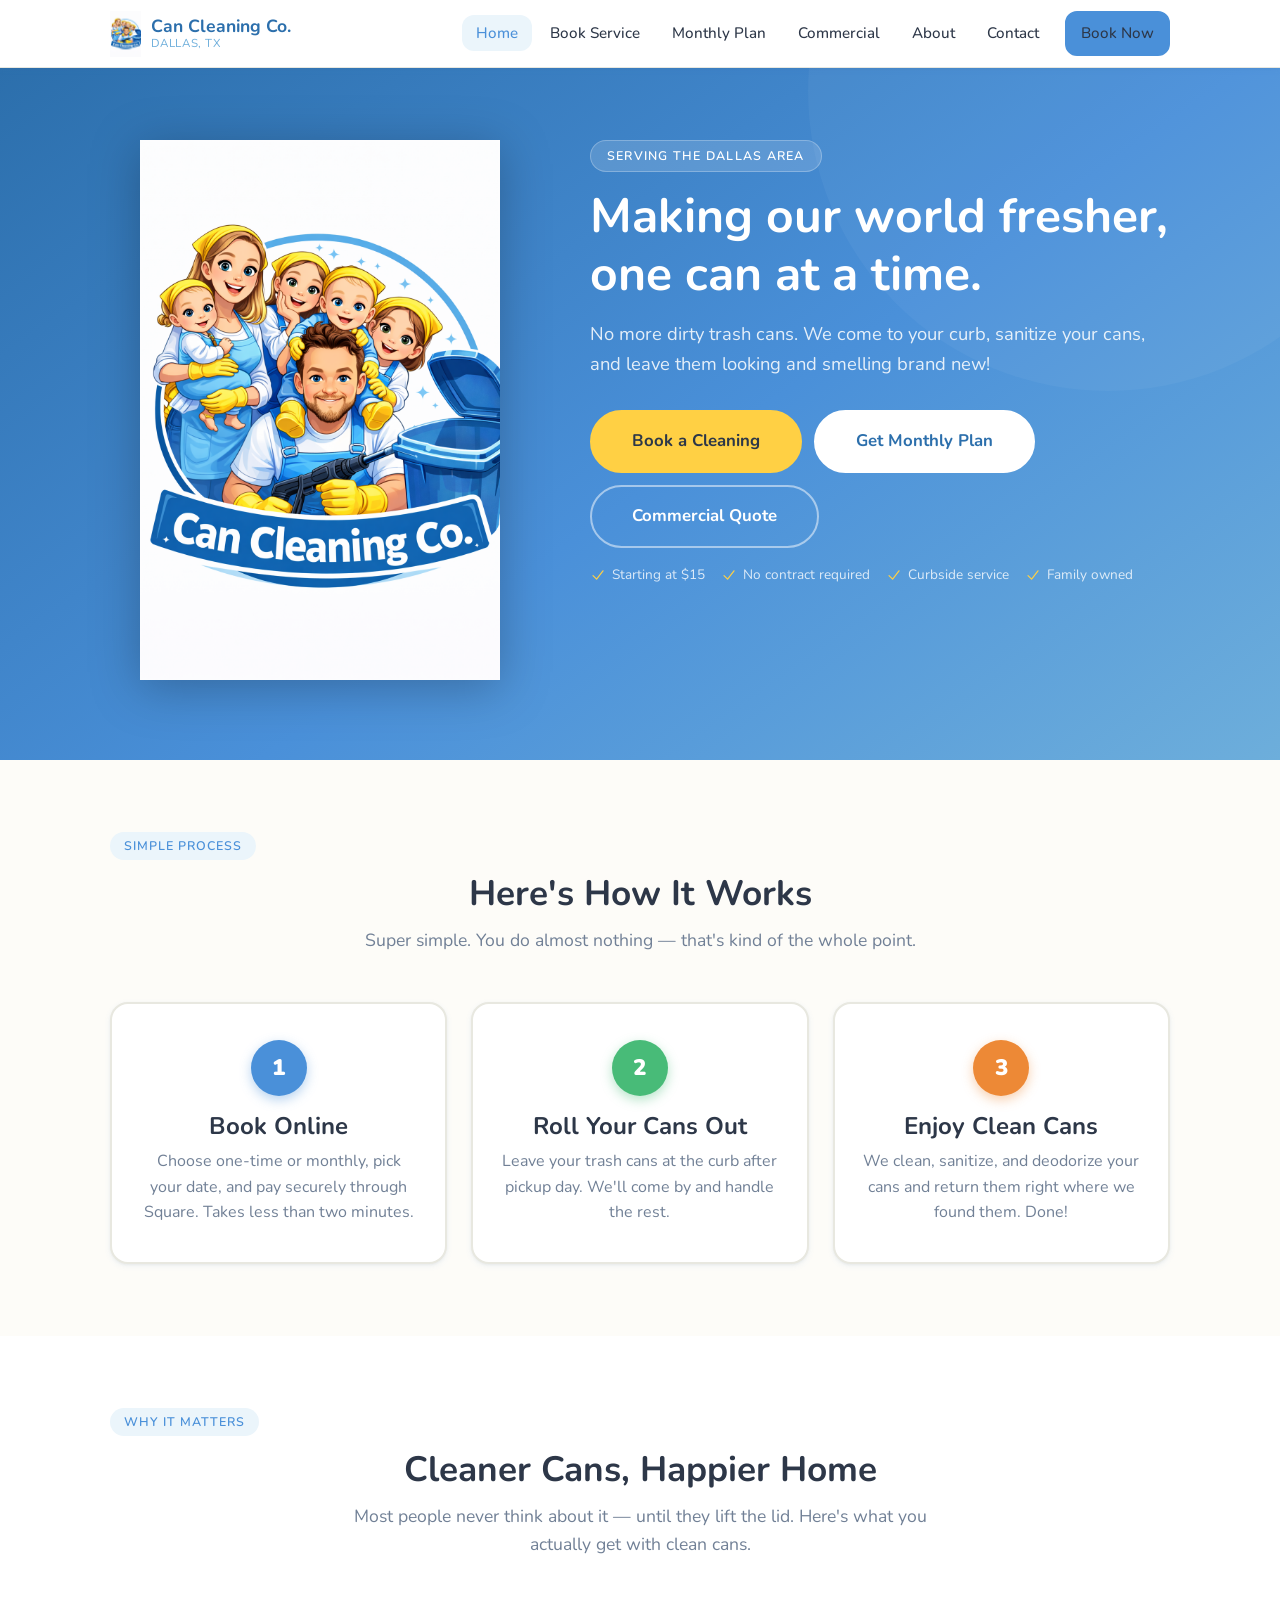
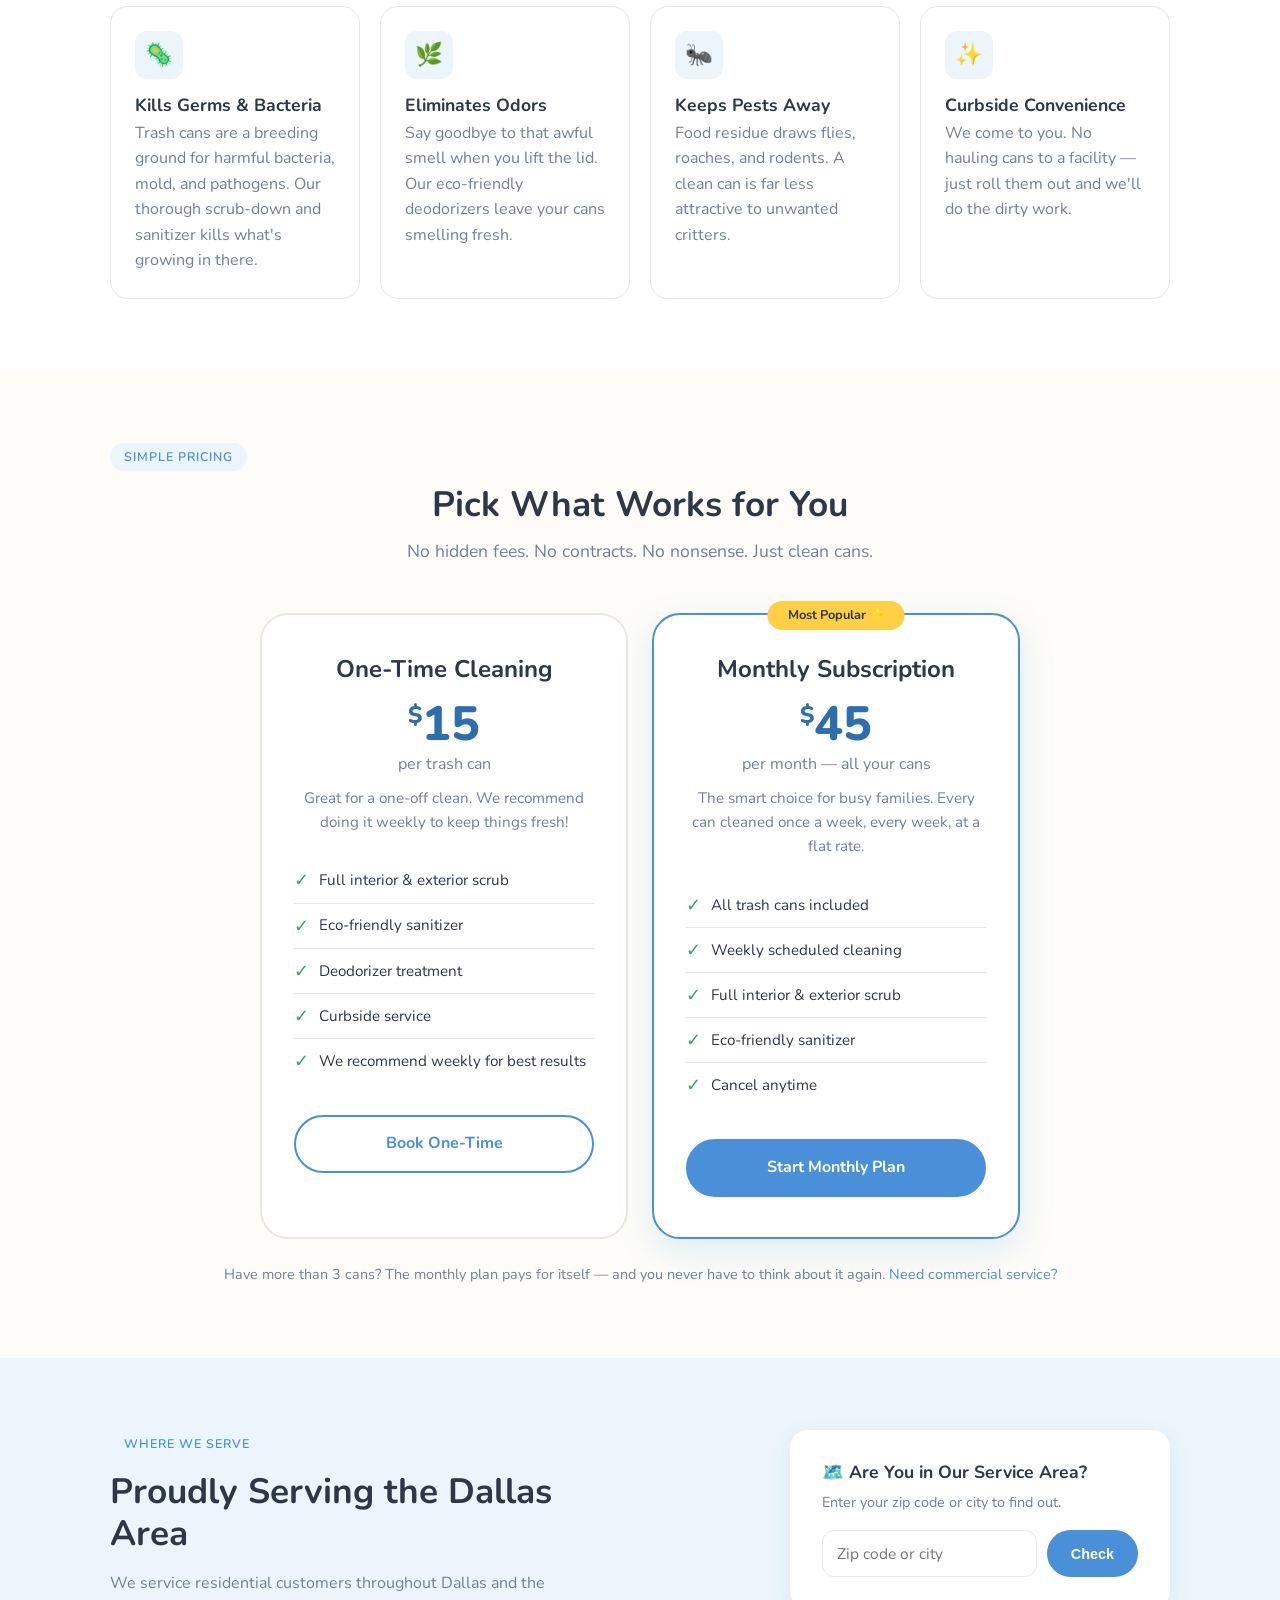
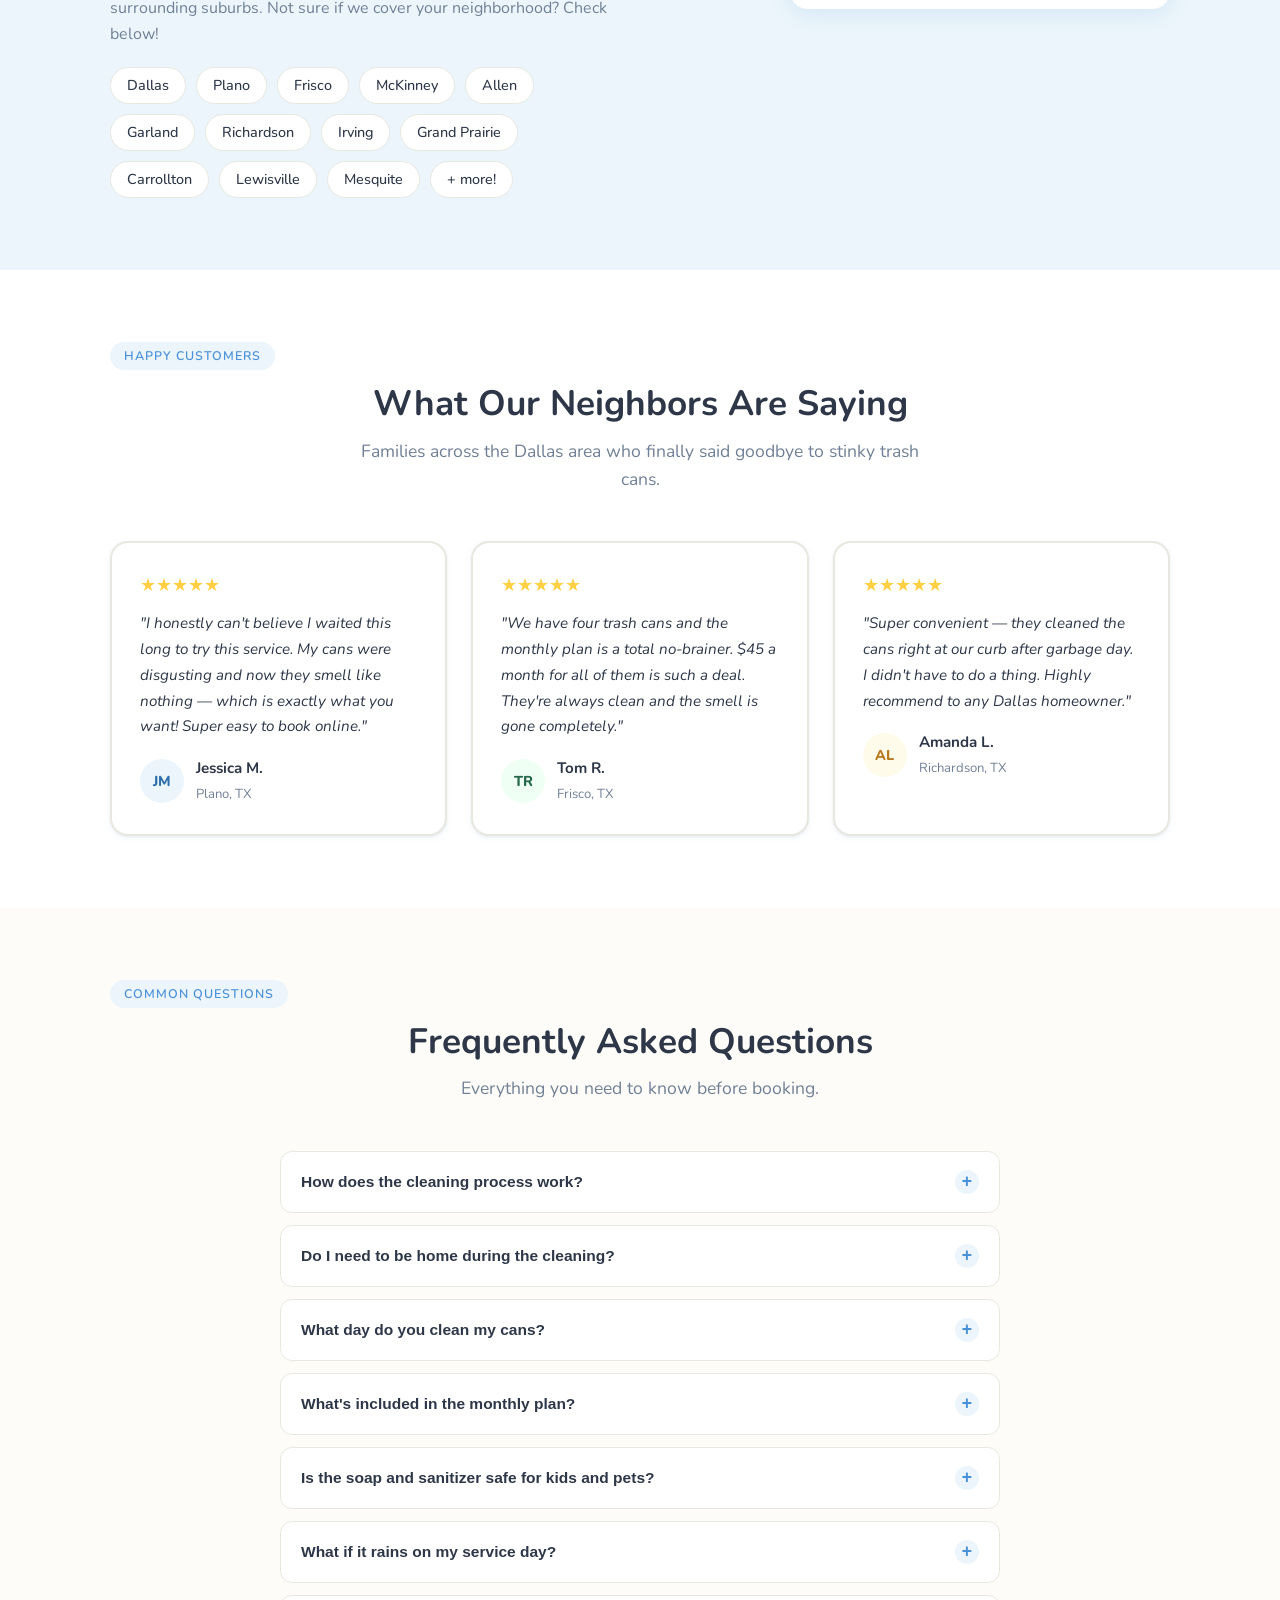
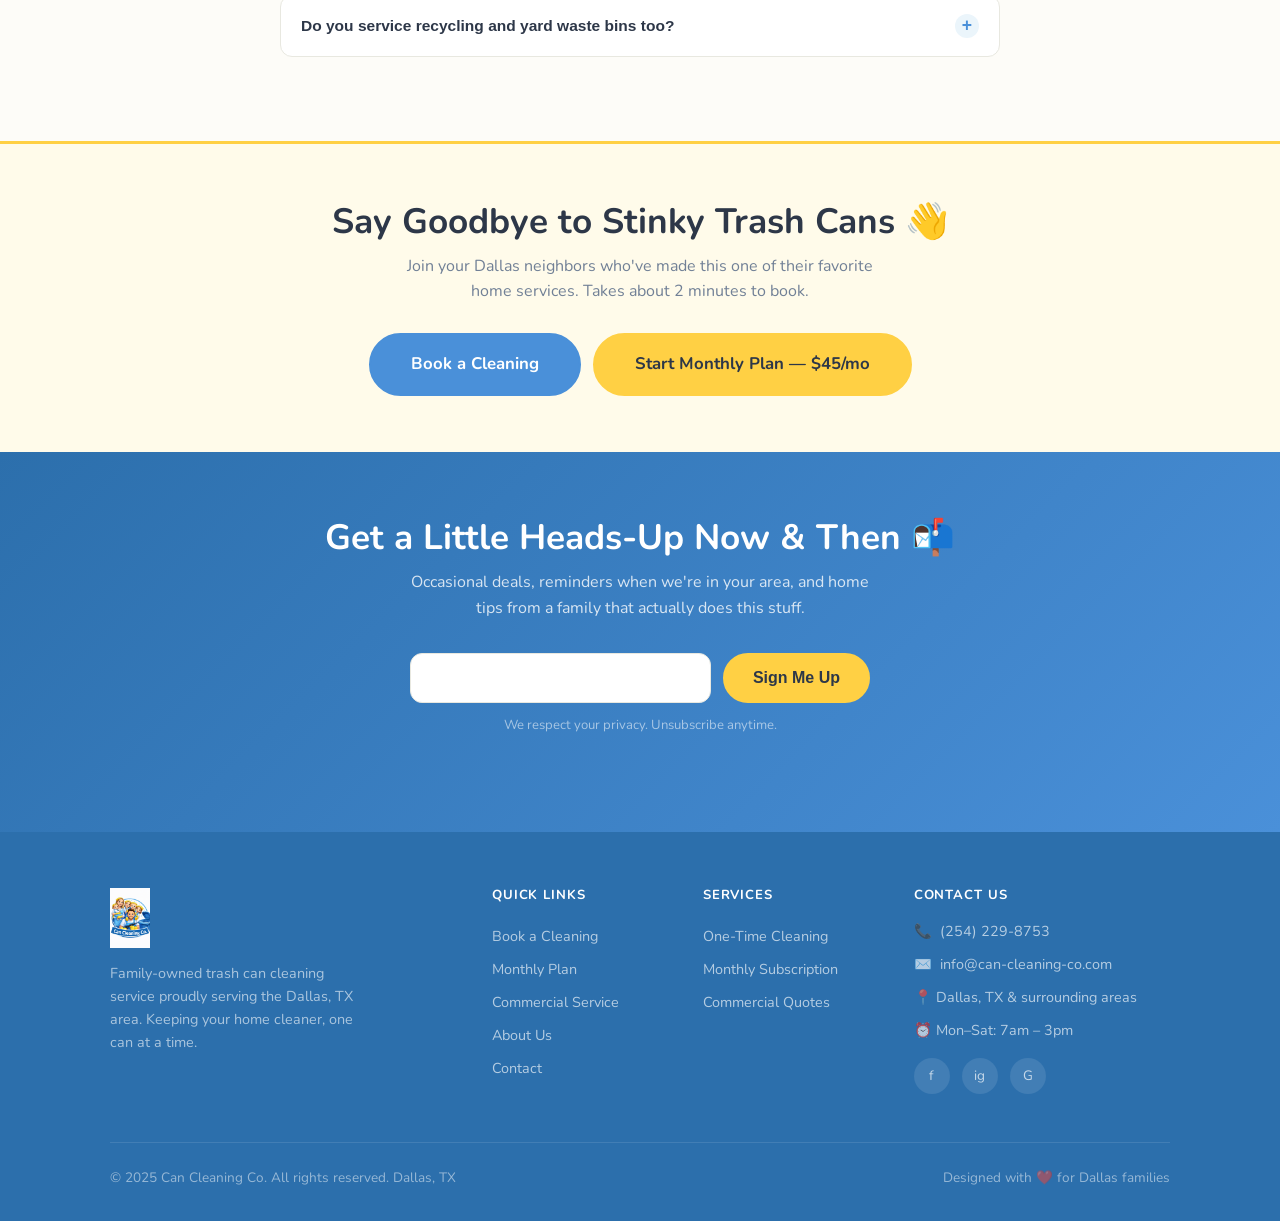
==== index.html @ 41572920 "Initial commit — Can Cleaning Co. website Co-Authored-By: Claude Sonnet 4.6 <noreply@anthropic.com>" ====
<!DOCTYPE html>
<html lang="en">
<head>
  <meta charset="UTF-8" />
  <meta name="viewport" content="width=device-width, initial-scale=1.0" />
  <title>Can Cleaning Co. | Trash Can Cleaning in Dallas, TX</title>
  <meta name="description" content="Professional trash can cleaning in the Dallas area. One-time cleanings starting at $15 per can, or $45/month for unlimited cans. Book online today." />
  <link rel="stylesheet" href="css/styles.css" />
  <!-- TODO: Add your favicon -->
  <!-- <link rel="icon" href="images/favicon.ico" /> -->
</head>
<body>

<!-- ─── Navigation ─────────────────────────── -->
<nav class="nav">
  <div class="container">
    <div class="nav-inner">
      <a href="index.html" class="nav-logo">
        <img src="images/logo.png" alt="Can Cleaning Co." />
        <span class="nav-logo-text">Can Cleaning Co.<span>Dallas, TX</span></span>
      </a>
      <ul class="nav-links">
        <li><a href="index.html" class="active">Home</a></li>
        <li><a href="book.html">Book Service</a></li>
        <li><a href="monthly-plan.html">Monthly Plan</a></li>
        <li><a href="commercial.html">Commercial</a></li>
        <li><a href="about.html">About</a></li>
        <li><a href="contact.html">Contact</a></li>
        <li><a href="book.html" class="btn btn-primary btn-sm nav-cta">Book Now</a></li>
      </ul>
      <button class="nav-hamburger" id="hamburger" aria-label="Open menu" aria-expanded="false">
        <span></span><span></span><span></span>
      </button>
    </div>
  </div>
</nav>
<div class="nav-mobile" id="mobile-nav">
  <a href="index.html">Home</a>
  <a href="book.html">Book Service</a>
  <a href="monthly-plan.html">Monthly Plan</a>
  <a href="commercial.html">Commercial</a>
  <a href="about.html">About</a>
  <a href="contact.html">Contact</a>
  <a href="book.html" class="btn btn-primary">Book Now</a>
</div>

<!-- ─── Hero ───────────────────────────────── -->
<section class="hero">
  <div class="container">
    <div class="hero-inner">
      <img src="images/logo.png" alt="Can Cleaning Co. Family" class="hero-logo" />
      <div class="hero-content">
        <span class="hero-tag">Serving the Dallas Area</span>
        <h1>Making our world fresher, one can at a time.</h1>
        <p>No more dirty trash cans. We come to your curb, sanitize your cans, and leave them looking and smelling brand new!</p>
        <div class="hero-buttons">
          <a href="book.html" class="btn btn-yellow btn-lg">Book a Cleaning</a>
          <a href="monthly-plan.html" class="btn btn-white btn-lg">Get Monthly Plan</a>
          <a href="commercial.html" class="btn btn-secondary btn-lg" style="background:transparent;color:#fff;border-color:rgba(255,255,255,0.5)">Commercial Quote</a>
        </div>
        <div class="hero-badges">
          <span class="hero-badge">
            <svg viewBox="0 0 20 20" xmlns="http://www.w3.org/2000/svg"><path d="M16.704 4.153a.75.75 0 01.143 1.052l-8 10.5a.75.75 0 01-1.127.075l-4.5-4.5a.75.75 0 011.06-1.06l3.894 3.893 7.48-9.817a.75.75 0 011.05-.143z"/></svg>
            Starting at $15
          </span>
          <span class="hero-badge">
            <svg viewBox="0 0 20 20" xmlns="http://www.w3.org/2000/svg"><path d="M16.704 4.153a.75.75 0 01.143 1.052l-8 10.5a.75.75 0 01-1.127.075l-4.5-4.5a.75.75 0 011.06-1.06l3.894 3.893 7.48-9.817a.75.75 0 011.05-.143z"/></svg>
            No contract required
          </span>
          <span class="hero-badge">
            <svg viewBox="0 0 20 20" xmlns="http://www.w3.org/2000/svg"><path d="M16.704 4.153a.75.75 0 01.143 1.052l-8 10.5a.75.75 0 01-1.127.075l-4.5-4.5a.75.75 0 011.06-1.06l3.894 3.893 7.48-9.817a.75.75 0 011.05-.143z"/></svg>
            Curbside service
          </span>
          <span class="hero-badge">
            <svg viewBox="0 0 20 20" xmlns="http://www.w3.org/2000/svg"><path d="M16.704 4.153a.75.75 0 01.143 1.052l-8 10.5a.75.75 0 01-1.127.075l-4.5-4.5a.75.75 0 011.06-1.06l3.894 3.893 7.48-9.817a.75.75 0 011.05-.143z"/></svg>
            Family owned
          </span>
        </div>
      </div>
    </div>
  </div>
</section>

<!-- ─── How It Works ───────────────────────── -->
<section class="how-it-works section">
  <div class="container">
    <span class="tag">Simple Process</span>
    <h2 class="section-title">Here's How It Works</h2>
    <p class="section-subtitle">Super simple. You do almost nothing — that's kind of the whole point.</p>
    <div class="steps-grid">
      <div class="step-card">
        <div class="step-number">1</div>
        <h3>Book Online</h3>
        <p>Choose one-time or monthly, pick your date, and pay securely through Square. Takes less than two minutes.</p>
      </div>
      <div class="step-card">
        <div class="step-number">2</div>
        <h3>Roll Your Cans Out</h3>
        <p>Leave your trash cans at the curb after pickup day. We'll come by and handle the rest.</p>
      </div>
      <div class="step-card">
        <div class="step-number">3</div>
        <h3>Enjoy Clean Cans</h3>
        <p>We clean, sanitize, and deodorize your cans and return them right where we found them. Done!</p>
      </div>
    </div>
  </div>
</section>

<!-- ─── Benefits ───────────────────────────── -->
<section class="section" style="background: var(--white);">
  <div class="container">
    <span class="tag">Why It Matters</span>
    <h2 class="section-title">Cleaner Cans, Happier Home</h2>
    <p class="section-subtitle">Most people never think about it — until they lift the lid. Here's what you actually get with clean cans.</p>
    <div class="benefits-grid">
      <div class="benefit-card">
        <div class="benefit-icon">🦠</div>
        <div>
          <h4>Kills Germs & Bacteria</h4>
          <p>Trash cans are a breeding ground for harmful bacteria, mold, and pathogens. Our thorough scrub-down and sanitizer kills what's growing in there.</p>
        </div>
      </div>
      <div class="benefit-card">
        <div class="benefit-icon">🌿</div>
        <div>
          <h4>Eliminates Odors</h4>
          <p>Say goodbye to that awful smell when you lift the lid. Our eco-friendly deodorizers leave your cans smelling fresh.</p>
        </div>
      </div>
      <div class="benefit-card">
        <div class="benefit-icon">🐜</div>
        <div>
          <h4>Keeps Pests Away</h4>
          <p>Food residue draws flies, roaches, and rodents. A clean can is far less attractive to unwanted critters.</p>
        </div>
      </div>
      <div class="benefit-card">
        <div class="benefit-icon">✨</div>
        <div>
          <h4>Curbside Convenience</h4>
          <p>We come to you. No hauling cans to a facility — just roll them out and we'll do the dirty work.</p>
        </div>
      </div>
    </div>
  </div>
</section>

<!-- ─── Pricing ─────────────────────────────── -->
<section class="pricing section" id="pricing">
  <div class="container">
    <span class="tag">Simple Pricing</span>
    <h2 class="section-title">Pick What Works for You</h2>
    <p class="section-subtitle">No hidden fees. No contracts. No nonsense. Just clean cans.</p>
    <div class="pricing-grid">
      <!-- One-Time -->
      <div class="price-card">
        <h3>One-Time Cleaning</h3>
        <div class="price-amount"><sup>$</sup>15</div>
        <div class="price-period">per trash can</div>
        <p class="price-desc">Great for a one-off clean. We recommend doing it weekly to keep things fresh!</p>
        <ul class="price-features">
          <li><span class="check">✓</span> Full interior & exterior scrub</li>
          <li><span class="check">✓</span> Eco-friendly sanitizer</li>
          <li><span class="check">✓</span> Deodorizer treatment</li>
          <li><span class="check">✓</span> Curbside service</li>
          <li><span class="check">✓</span> We recommend weekly for best results</li>
        </ul>
        <!-- TODO: Update pricing if changed -->
        <a href="book.html?type=one-time" class="btn btn-secondary btn-full">Book One-Time</a>
      </div>
      <!-- Monthly Plan -->
      <div class="price-card featured">
        <div class="price-badge">Most Popular ⭐</div>
        <h3>Monthly Subscription</h3>
        <div class="price-amount"><sup>$</sup>45</div>
        <div class="price-period">per month — all your cans</div>
        <p class="price-desc">The smart choice for busy families. Every can cleaned once a week, every week, at a flat rate.</p>
        <ul class="price-features">
          <li><span class="check">✓</span> All trash cans included</li>
          <li><span class="check">✓</span> Weekly scheduled cleaning</li>
          <li><span class="check">✓</span> Full interior & exterior scrub</li>
          <li><span class="check">✓</span> Eco-friendly sanitizer</li>
          <li><span class="check">✓</span> Cancel anytime</li>
        </ul>
        <!-- TODO: Update pricing if changed -->
        <a href="monthly-plan.html" class="btn btn-primary btn-full">Start Monthly Plan</a>
      </div>
    </div>
    <p class="text-center mt-6" style="font-size:0.9rem; color: var(--text-light);">
      Have more than 3 cans? The monthly plan pays for itself — and you never have to think about it again.
      <a href="commercial.html">Need commercial service?</a>
    </p>
  </div>
</section>

<!-- ─── Service Area ────────────────────────── -->
<section class="service-area section" id="service-area">
  <div class="container">
    <div class="area-content">
      <div class="area-text">
        <span class="tag">Where We Serve</span>
        <h2>Proudly Serving the Dallas Area</h2>
        <p>We service residential customers throughout Dallas and the surrounding suburbs. Not sure if we cover your neighborhood? Check below!</p>
        <div class="area-list">
          <!-- TODO: Update this list to match your actual service area -->
          <span class="area-chip">Dallas</span>
          <span class="area-chip">Plano</span>
          <span class="area-chip">Frisco</span>
          <span class="area-chip">McKinney</span>
          <span class="area-chip">Allen</span>
          <span class="area-chip">Garland</span>
          <span class="area-chip">Richardson</span>
          <span class="area-chip">Irving</span>
          <span class="area-chip">Grand Prairie</span>
          <span class="area-chip">Carrollton</span>
          <span class="area-chip">Lewisville</span>
          <span class="area-chip">Mesquite</span>
          <span class="area-chip">+ more!</span>
        </div>
      </div>
      <div class="area-check">
        <h4>🗺️ Are You in Our Service Area?</h4>
        <p>Enter your zip code or city to find out.</p>
        <form id="area-check-form">
          <div class="area-input-row">
            <input type="text" id="area-input" placeholder="Zip code or city" maxlength="20" />
            <button type="submit" class="btn btn-primary btn-sm">Check</button>
          </div>
        </form>
        <div id="area-result"></div>
      </div>
    </div>
  </div>
</section>

<!-- ─── Testimonials ────────────────────────── -->
<section class="testimonials section">
  <div class="container">
    <span class="tag">Happy Customers</span>
    <h2 class="section-title">What Our Neighbors Are Saying</h2>
    <p class="section-subtitle">Families across the Dallas area who finally said goodbye to stinky trash cans.</p>
    <!-- TODO: Replace with real customer testimonials -->
    <div class="testimonial-grid">
      <div class="testimonial-card">
        <div class="stars">★★★★★</div>
        <blockquote>"I honestly can't believe I waited this long to try this service. My cans were disgusting and now they smell like nothing — which is exactly what you want! Super easy to book online."</blockquote>
        <div class="testimonial-author">
          <div class="testimonial-avatar">JM</div>
          <div>
            <strong>Jessica M.</strong>
            <span>Plano, TX</span>
          </div>
        </div>
      </div>
      <div class="testimonial-card">
        <div class="stars">★★★★★</div>
        <blockquote>"We have four trash cans and the monthly plan is a total no-brainer. $45 a month for all of them is such a deal. They're always clean and the smell is gone completely."</blockquote>
        <div class="testimonial-author">
          <div class="testimonial-avatar">TR</div>
          <div>
            <strong>Tom R.</strong>
            <span>Frisco, TX</span>
          </div>
        </div>
      </div>
      <div class="testimonial-card">
        <div class="stars">★★★★★</div>
        <blockquote>"Super convenient — they cleaned the cans right at our curb after garbage day. I didn't have to do a thing. Highly recommend to any Dallas homeowner."</blockquote>
        <div class="testimonial-author">
          <div class="testimonial-avatar">AL</div>
          <div>
            <strong>Amanda L.</strong>
            <span>Richardson, TX</span>
          </div>
        </div>
      </div>
    </div>
  </div>
</section>

<!-- ─── FAQ ─────────────────────────────────── -->
<section class="faq section">
  <div class="container">
    <span class="tag">Common Questions</span>
    <h2 class="section-title">Frequently Asked Questions</h2>
    <p class="section-subtitle">Everything you need to know before booking.</p>
    <div class="faq-list">
      <div class="faq-item">
        <button class="faq-question">How does the cleaning process work? <span class="faq-icon">+</span></button>
        <div class="faq-answer">We scrub the inside and outside of your trash cans to remove grime and residue, then apply an eco-friendly sanitizer and deodorizer. We leave them clean and fresh right at your curb.</div>
      </div>
      <div class="faq-item">
        <button class="faq-question">Do I need to be home during the cleaning? <span class="faq-icon">+</span></button>
        <div class="faq-answer">Nope! Just roll your cans to the curb after your regular garbage pickup and we'll take care of the rest. No need to be home.</div>
      </div>
      <div class="faq-item">
        <button class="faq-question">What day do you clean my cans? <span class="faq-icon">+</span></button>
        <div class="faq-answer">You pick your preferred service date when you book. We recommend scheduling for the same day as your garbage pickup or the day after, so the cans are empty when we arrive.</div>
      </div>
      <div class="faq-item">
        <button class="faq-question">What's included in the monthly plan? <span class="faq-icon">+</span></button>
        <div class="faq-answer">The monthly plan covers all of your trash cans at a flat rate of $45/month — whether you have 1 or 10 cans. We come out once a week, every week. Cancel anytime with no fees.</div>
      </div>
      <div class="faq-item">
        <button class="faq-question">Is the soap and sanitizer safe for kids and pets? <span class="faq-icon">+</span></button>
        <div class="faq-answer">Yes! We use biodegradable, eco-friendly cleaning products that are safe for families, pets, and the environment.</div>
      </div>
      <div class="faq-item">
        <button class="faq-question">What if it rains on my service day? <span class="faq-icon">+</span></button>
        <div class="faq-answer">We'll reach out to reschedule or clean as normal — a little rain doesn't stop us. Severe weather may require rescheduling, and we'll always contact you in advance if that happens.</div>
      </div>
      <div class="faq-item">
        <button class="faq-question">Do you service recycling and yard waste bins too? <span class="faq-icon">+</span></button>
        <div class="faq-answer">Yes! We clean all curbside bins — trash, recycling, yard waste, whatever you've got. Each bin counts as one "can" for one-time pricing.</div>
      </div>
    </div>
  </div>
</section>

<!-- ─── CTA Banner ──────────────────────────── -->
<section class="cta-banner">
  <div class="container">
    <h2>Say Goodbye to Stinky Trash Cans 👋</h2>
    <p>Join your Dallas neighbors who've made this one of their favorite home services. Takes about 2 minutes to book.</p>
    <div class="cta-buttons">
      <a href="book.html" class="btn btn-primary btn-lg">Book a Cleaning</a>
      <a href="monthly-plan.html" class="btn btn-yellow btn-lg">Start Monthly Plan — $45/mo</a>
    </div>
  </div>
</section>

<!-- ─── Email Signup ────────────────────────── -->
<section class="email-signup">
  <div class="container">
    <h2>Get a Little Heads-Up Now & Then 📬</h2>
    <p>Occasional deals, reminders when we're in your area, and home tips from a family that actually does this stuff.</p>
    <form class="signup-form" id="footer-signup">
      <input type="email" placeholder="Your email address" required />
      <button type="submit" class="btn btn-yellow">Sign Me Up</button>
    </form>
    <p id="signup-success"></p>
    <p style="margin-top:12px; font-size:0.82rem; color:rgba(255,255,255,0.55);">We respect your privacy. Unsubscribe anytime.</p>
  </div>
</section>

<!-- ─── Footer ──────────────────────────────── -->
<footer class="footer">
  <div class="container">
    <div class="footer-grid">
      <div class="footer-brand">
        <img src="images/logo.png" alt="Can Cleaning Co." />
        <p>Family-owned trash can cleaning service proudly serving the Dallas, TX area. Keeping your home cleaner, one can at a time.</p>
      </div>
      <div>
        <h5>Quick Links</h5>
        <ul class="footer-links">
          <li><a href="book.html">Book a Cleaning</a></li>
          <li><a href="monthly-plan.html">Monthly Plan</a></li>
          <li><a href="commercial.html">Commercial Service</a></li>
          <li><a href="about.html">About Us</a></li>
          <li><a href="contact.html">Contact</a></li>
        </ul>
      </div>
      <div>
        <h5>Services</h5>
        <ul class="footer-links">
          <li><a href="book.html">One-Time Cleaning</a></li>
          <li><a href="monthly-plan.html">Monthly Subscription</a></li>
          <li><a href="commercial.html">Commercial Quotes</a></li>
        </ul>
      </div>
      <div class="footer-contact">
        <h5>Contact Us</h5>
        <!-- TODO: Update with your real contact information -->
        <p>📞 <a href="tel:+12542298753" style="color:rgba(255,255,255,0.65)">(254) 229-8753</a></p>
        <p>✉️ <a href="mailto:info@can-cleaning-co.com" style="color:rgba(255,255,255,0.65)">info@can-cleaning-co.com</a></p>
        <p>📍 Dallas, TX & surrounding areas</p>
        <p>⏰ Mon–Sat: 7am – 3pm</p>
        <div class="social-links" style="margin-top:16px;">
          <!-- TODO: Add your real social media links -->
          <a href="#" class="social-link" aria-label="Facebook">f</a>
          <a href="#" class="social-link" aria-label="Instagram">ig</a>
          <a href="#" class="social-link" aria-label="Google">G</a>
        </div>
      </div>
    </div>
    <div class="footer-bottom">
      <p>© 2025 Can Cleaning Co. All rights reserved. Dallas, TX</p>
      <p>Designed with ❤️ for Dallas families</p>
    </div>
  </div>
</footer>

<!-- ─── Sticky Mobile CTA ───────────────────── -->
<div class="sticky-mobile-cta">
  <a href="book.html" class="btn btn-yellow">Book Now — $15/can</a>
  <a href="monthly-plan.html" class="btn btn-white">$45/mo Plan</a>
</div>

<script src="js/main.js"></script>
</body>
</html>
---- css/styles.css ----
/* ============================================
   Can Cleaning Co. — Main Stylesheet
   Brand Colors: Blue #1565C0, Yellow #FFC107, White
   Mobile-first responsive design
   ============================================ */

@import url('https://fonts.googleapis.com/css2?family=Nunito:wght@400;500;600;700;800;900&display=swap');

/* ─── CSS Variables ─────────────────────────── */
:root {
  --blue:        #4A90D9;
  --blue-dark:   #2C6FAC;
  --blue-light:  #6DAEDB;
  --blue-pale:   #EBF5FB;
  --blue-mid:    #C5E3F7;
  --yellow:      #FFD044;
  --yellow-dark: #F5B700;
  --yellow-pale: #FFFBEA;
  --text:        #2D3748;
  --text-light:  #718096;
  --text-xlight: #A0AEC0;
  --bg:          #FDFCF8;
  --white:       #FFFFFF;
  --border:      #E8E8E0;
  --success:     #38A169;
  --success-bg:  #F0FFF4;
  --error:       #E53E3E;
  --error-bg:    #FFF5F5;
  --shadow-sm:   0 2px 6px rgba(74,144,217,0.08), 0 1px 3px rgba(0,0,0,0.05);
  --shadow:      0 6px 20px rgba(74,144,217,0.12);
  --shadow-lg:   0 12px 36px rgba(74,144,217,0.16);
  --radius:      18px;
  --radius-sm:   12px;
  --radius-lg:   28px;
  --transition:  0.2s ease;
  --nav-height:  68px;
}

/* ─── Reset & Base ──────────────────────────── */
*, *::before, *::after { box-sizing: border-box; margin: 0; padding: 0; }

html { scroll-behavior: smooth; font-size: 16px; }

body {
  font-family: 'Nunito', -apple-system, BlinkMacSystemFont, 'Segoe UI', sans-serif;
  color: var(--text);
  background: var(--white);
  line-height: 1.6;
  overflow-x: hidden;
}

img { max-width: 100%; display: block; }
a { color: var(--blue); text-decoration: none; }
a:hover { color: var(--blue-dark); }
ul { list-style: none; }

/* ─── Typography ────────────────────────────── */
h1, h2, h3, h4, h5 {
  line-height: 1.2;
  font-weight: 700;
  color: var(--text);
}
h1 { font-size: clamp(2rem, 5vw, 3rem); }
h2 { font-size: clamp(1.6rem, 4vw, 2.2rem); }
h3 { font-size: clamp(1.2rem, 3vw, 1.5rem); }
h4 { font-size: 1.1rem; }
p { color: var(--text-light); }

/* ─── Layout Helpers ────────────────────────── */
.container {
  width: 100%;
  max-width: 1100px;
  margin: 0 auto;
  padding: 0 20px;
}
.section { padding: 72px 0; }
.section-sm { padding: 48px 0; }
.section-title {
  text-align: center;
  margin-bottom: 12px;
}
.section-subtitle {
  text-align: center;
  font-size: 1.1rem;
  color: var(--text-light);
  max-width: 600px;
  margin: 0 auto 48px;
}
.tag {
  display: inline-block;
  background: var(--blue-pale);
  color: var(--blue);
  font-size: 0.78rem;
  font-weight: 600;
  text-transform: uppercase;
  letter-spacing: 0.08em;
  padding: 4px 14px;
  border-radius: 50px;
  margin-bottom: 12px;
}

/* ─── Buttons ───────────────────────────────── */
.btn {
  display: inline-flex;
  align-items: center;
  justify-content: center;
  gap: 8px;
  padding: 14px 28px;
  border-radius: 50px;
  font-size: 1rem;
  font-weight: 700;
  cursor: pointer;
  border: 2px solid transparent;
  transition: all var(--transition);
  text-decoration: none;
  white-space: nowrap;
}
.btn-primary {
  background: var(--blue);
  color: var(--white);
  border-color: var(--blue);
}
.btn-primary:hover {
  background: var(--blue-dark);
  border-color: var(--blue-dark);
  color: var(--white);
  transform: translateY(-1px);
  box-shadow: var(--shadow);
}
.btn-secondary {
  background: var(--white);
  color: var(--blue);
  border-color: var(--blue);
}
.btn-secondary:hover {
  background: var(--blue-pale);
  color: var(--blue-dark);
}
.btn-yellow {
  background: var(--yellow);
  color: var(--text);
  border-color: var(--yellow);
}
.btn-yellow:hover {
  background: var(--yellow-dark);
  border-color: var(--yellow-dark);
  color: var(--text);
  transform: translateY(-1px);
  box-shadow: var(--shadow);
}
.btn-white {
  background: var(--white);
  color: var(--blue-dark);
  border-color: var(--white);
}
.btn-white:hover {
  background: var(--blue-pale);
  color: var(--blue-dark);
}
.btn-lg { padding: 16px 40px; font-size: 1.05rem; }
.btn-sm { padding: 10px 22px; font-size: 0.9rem; }
.btn-full { width: 100%; }
.btn:disabled { opacity: 0.55; cursor: not-allowed; transform: none !important; }

/* ─── Navigation ────────────────────────────── */
.nav {
  position: sticky;
  top: 0;
  z-index: 1000;
  background: var(--white);
  border-bottom: 1px solid var(--border);
  height: var(--nav-height);
  display: flex;
  align-items: center;
  box-shadow: var(--shadow-sm);
}
.nav-inner {
  display: flex;
  align-items: center;
  justify-content: space-between;
  width: 100%;
}
.nav-logo {
  display: flex;
  align-items: center;
  gap: 10px;
  text-decoration: none;
}
.nav-logo img {
  height: 46px;
  width: auto;
}
.nav-logo-text {
  font-size: 1.1rem;
  font-weight: 700;
  color: var(--blue-dark);
  line-height: 1.2;
}
.nav-logo-text span { color: var(--blue-light); font-weight: 400; display: block; font-size: 0.72rem; text-transform: uppercase; letter-spacing: 0.05em; }
.nav-links {
  display: none;
  align-items: center;
  gap: 4px;
}
.nav-links a {
  padding: 8px 14px;
  border-radius: var(--radius-sm);
  font-size: 0.95rem;
  font-weight: 500;
  color: var(--text);
  transition: all var(--transition);
}
.nav-links a:hover, .nav-links a.active {
  background: var(--blue-pale);
  color: var(--blue);
}
.nav-cta { margin-left: 8px; }
.nav-hamburger {
  display: flex;
  flex-direction: column;
  gap: 5px;
  cursor: pointer;
  padding: 8px;
  border: none;
  background: none;
}
.nav-hamburger span {
  display: block;
  width: 24px;
  height: 2px;
  background: var(--text);
  border-radius: 2px;
  transition: all var(--transition);
}
.nav-hamburger.open span:nth-child(1) { transform: rotate(45deg) translate(5px, 5px); }
.nav-hamburger.open span:nth-child(2) { opacity: 0; }
.nav-hamburger.open span:nth-child(3) { transform: rotate(-45deg) translate(5px, -5px); }

/* Mobile nav drawer */
.nav-mobile {
  display: none;
  position: fixed;
  top: var(--nav-height);
  left: 0; right: 0;
  background: var(--white);
  border-bottom: 1px solid var(--border);
  padding: 16px 20px 24px;
  z-index: 999;
  box-shadow: var(--shadow);
}
.nav-mobile.open { display: block; }
.nav-mobile a {
  display: block;
  padding: 12px 16px;
  border-radius: var(--radius-sm);
  font-size: 1rem;
  font-weight: 500;
  color: var(--text);
  transition: background var(--transition);
}
.nav-mobile a:hover { background: var(--blue-pale); color: var(--blue); }
.nav-mobile .btn { display: block; text-align: center; margin-top: 12px; }

@media (min-width: 768px) {
  .nav-links { display: flex; }
  .nav-hamburger { display: none; }
}

/* ─── Hero ──────────────────────────────────── */
.hero {
  background: linear-gradient(145deg, #2C6FAC 0%, #4A90D9 55%, #6DAEDB 100%);
  color: var(--white);
  padding: 72px 0 80px;
  position: relative;
  overflow: hidden;
}
.hero::before {
  content: '';
  position: absolute;
  top: -40%; right: -10%;
  width: 600px; height: 600px;
  background: rgba(255,255,255,0.04);
  border-radius: 50%;
}
.hero-inner {
  display: flex;
  flex-direction: column;
  align-items: center;
  text-align: center;
  gap: 32px;
}
.hero-logo {
  width: 340px;
  height: 340px;
  object-fit: contain;
  filter: drop-shadow(0 8px 24px rgba(0,0,0,0.25));
}
.hero-content { max-width: 680px; }
.hero-tag {
  display: inline-block;
  background: rgba(255,255,255,0.15);
  color: var(--white);
  font-size: 0.78rem;
  font-weight: 600;
  text-transform: uppercase;
  letter-spacing: 0.1em;
  padding: 5px 16px;
  border-radius: 50px;
  margin-bottom: 16px;
  border: 1px solid rgba(255,255,255,0.25);
}
.hero h1 { color: var(--white); margin-bottom: 16px; }
.hero p { color: rgba(255,255,255,0.85); font-size: 1.15rem; margin-bottom: 32px; }
.hero-buttons {
  display: flex;
  flex-wrap: wrap;
  gap: 12px;
  justify-content: center;
}
.hero-badges {
  display: flex;
  flex-wrap: wrap;
  gap: 16px;
  justify-content: center;
  margin-top: 16px;
}
.hero-badge {
  display: flex;
  align-items: center;
  gap: 6px;
  font-size: 0.85rem;
  color: rgba(255,255,255,0.8);
}
.hero-badge svg { width: 16px; height: 16px; color: var(--yellow); fill: var(--yellow); }

@media (min-width: 900px) {
  .hero-inner {
    flex-direction: row;
    text-align: left;
    justify-content: center;
    align-items: stretch;
    gap: 60px;
  }
  .hero-buttons { justify-content: flex-start; }
  .hero-badges { justify-content: flex-start; }
  .hero-logo { flex: 0 0 420px; width: 420px; height: auto; max-height: 540px; object-fit: contain; align-self: center; }
  .hero-content { flex: 1; min-width: 0; }
}

/* ─── How It Works ──────────────────────────── */
.how-it-works { background: var(--bg); }
.steps-grid {
  display: grid;
  grid-template-columns: 1fr;
  gap: 24px;
}
.step-card {
  background: var(--white);
  border-radius: var(--radius);
  padding: 36px 28px;
  text-align: center;
  box-shadow: var(--shadow-sm);
  position: relative;
  border: 2px solid var(--border);
  transition: box-shadow var(--transition), transform var(--transition);
}
.step-card:hover {
  box-shadow: var(--shadow);
  transform: translateY(-3px);
}
.step-number {
  width: 56px; height: 56px;
  background: var(--blue);
  color: var(--white);
  border-radius: 50%;
  font-size: 1.4rem;
  font-weight: 900;
  display: flex;
  align-items: center;
  justify-content: center;
  margin: 0 auto 16px;
  box-shadow: 0 4px 12px rgba(74,144,217,0.35);
}
.step-card:nth-child(1) .step-number { background: #4A90D9; box-shadow: 0 4px 12px rgba(74,144,217,0.4); }
.step-card:nth-child(2) .step-number { background: #48BB78; box-shadow: 0 4px 12px rgba(72,187,120,0.4); }
.step-card:nth-child(3) .step-number { background: #ED8936; box-shadow: 0 4px 12px rgba(237,137,54,0.4); }
.step-card h3 { margin-bottom: 8px; }
@media (min-width: 640px) {
  .steps-grid { grid-template-columns: repeat(3, 1fr); }
}

/* ─── Benefits ──────────────────────────────── */
.benefits-grid {
  display: grid;
  grid-template-columns: 1fr;
  gap: 20px;
}
.benefit-card {
  display: flex;
  align-items: flex-start;
  gap: 16px;
  background: var(--white);
  border: 1px solid var(--border);
  border-radius: var(--radius);
  padding: 24px;
  transition: box-shadow var(--transition), transform var(--transition);
}
.benefit-card:hover {
  box-shadow: var(--shadow);
  transform: translateY(-2px);
}
.benefit-icon {
  width: 48px; height: 48px;
  background: var(--blue-pale);
  border-radius: var(--radius-sm);
  display: flex;
  align-items: center;
  justify-content: center;
  flex-shrink: 0;
  font-size: 1.4rem;
}
.benefit-card h4 { margin-bottom: 4px; }
@media (min-width: 640px) {
  .benefits-grid { grid-template-columns: repeat(2, 1fr); }
}
@media (min-width: 900px) {
  .benefits-grid { grid-template-columns: repeat(4, 1fr); }
  .benefit-card { flex-direction: column; }
}

/* ─── Pricing ───────────────────────────────── */
.pricing { background: var(--bg); }
.pricing-grid {
  display: grid;
  grid-template-columns: 1fr;
  gap: 24px;
  max-width: 760px;
  margin: 0 auto;
}
.price-card {
  background: var(--white);
  border: 2px solid var(--border);
  border-radius: var(--radius-lg);
  padding: 40px 32px;
  text-align: center;
  position: relative;
  transition: box-shadow var(--transition);
}
.price-card:hover { box-shadow: var(--shadow-lg); }
.price-card.featured {
  border-color: var(--blue);
  box-shadow: var(--shadow-lg);
}
.price-badge {
  position: absolute;
  top: -14px;
  left: 50%;
  transform: translateX(-50%);
  background: var(--yellow);
  color: var(--text);
  font-size: 0.8rem;
  font-weight: 700;
  padding: 4px 20px;
  border-radius: 50px;
  white-space: nowrap;
}
.price-amount {
  font-size: 3rem;
  font-weight: 800;
  color: var(--blue-dark);
  line-height: 1;
  margin: 16px 0 4px;
}
.price-amount sup { font-size: 1.5rem; vertical-align: super; }
.price-period { font-size: 1rem; color: var(--text-light); margin-bottom: 8px; }
.price-desc { font-size: 0.95rem; margin-bottom: 24px; }
.price-features { text-align: left; margin-bottom: 32px; }
.price-features li {
  display: flex;
  align-items: center;
  gap: 10px;
  padding: 8px 0;
  font-size: 0.95rem;
  color: var(--text);
  border-bottom: 1px solid var(--border);
}
.price-features li:last-child { border-bottom: none; }
.price-features .check { color: var(--success); font-size: 1.1rem; }
@media (min-width: 640px) {
  .pricing-grid { grid-template-columns: repeat(2, 1fr); }
}

/* ─── Service Area ──────────────────────────── */
.service-area { background: var(--blue-pale); }
.area-content {
  display: flex;
  flex-direction: column;
  align-items: center;
  gap: 48px;
}
.area-text { max-width: 500px; }
.area-text h2 { margin-bottom: 16px; }
.area-list {
  display: flex;
  flex-wrap: wrap;
  gap: 10px;
  margin-top: 20px;
}
.area-chip {
  background: var(--white);
  border: 1px solid var(--border);
  border-radius: 50px;
  padding: 6px 16px;
  font-size: 0.9rem;
  font-weight: 500;
  color: var(--text);
}
.area-check {
  background: var(--white);
  border-radius: var(--radius);
  padding: 32px;
  box-shadow: var(--shadow);
  width: 100%;
  max-width: 380px;
}
.area-check h4 { margin-bottom: 8px; }
.area-check p { font-size: 0.9rem; margin-bottom: 16px; }
.area-input-row {
  display: flex;
  gap: 10px;
}
.area-input-row input { flex: 1; }
#area-result {
  margin-top: 12px;
  font-size: 0.9rem;
  font-weight: 500;
  padding: 10px 14px;
  border-radius: var(--radius-sm);
  display: none;
}
#area-result.success { background: var(--success-bg); color: var(--success); display: block; }
#area-result.error { background: var(--error-bg); color: var(--error); display: block; }

@media (min-width: 900px) {
  .area-content { flex-direction: row; justify-content: space-between; align-items: flex-start; }
}

/* ─── Testimonials ──────────────────────────── */
.testimonials { background: var(--white); }
.testimonial-grid {
  display: grid;
  grid-template-columns: 1fr;
  gap: 24px;
}
.testimonial-card {
  background: var(--white);
  border-radius: var(--radius);
  padding: 28px;
  border: 2px solid var(--border);
  box-shadow: var(--shadow-sm);
  transition: box-shadow var(--transition), transform var(--transition);
}
.testimonial-card:hover {
  box-shadow: var(--shadow);
  transform: translateY(-2px);
}
.stars { color: var(--yellow); font-size: 1.1rem; margin-bottom: 12px; }
.testimonial-card blockquote {
  font-style: italic;
  color: var(--text);
  margin-bottom: 16px;
  font-size: 0.95rem;
  line-height: 1.7;
}
.testimonial-author {
  display: flex;
  align-items: center;
  gap: 12px;
}
.testimonial-avatar {
  width: 44px; height: 44px;
  background: var(--blue-pale);
  border-radius: 50%;
  display: flex;
  align-items: center;
  justify-content: center;
  font-weight: 800;
  color: var(--blue);
  font-size: 0.9rem;
  flex-shrink: 0;
}
.testimonial-card:nth-child(1) .testimonial-avatar { background: #EBF5FB; color: #2C6FAC; }
.testimonial-card:nth-child(2) .testimonial-avatar { background: #F0FFF4; color: #276749; }
.testimonial-card:nth-child(3) .testimonial-avatar { background: #FFFBEA; color: #B7791F; }
.testimonial-author strong { display: block; font-size: 0.95rem; }
.testimonial-author span { font-size: 0.82rem; color: var(--text-light); }
@media (min-width: 640px) {
  .testimonial-grid { grid-template-columns: repeat(2, 1fr); }
}
@media (min-width: 900px) {
  .testimonial-grid { grid-template-columns: repeat(3, 1fr); }
}

/* ─── FAQ ───────────────────────────────────── */
.faq { background: var(--bg); }
.faq-list { max-width: 720px; margin: 0 auto; }
.faq-item {
  background: var(--white);
  border: 1px solid var(--border);
  border-radius: var(--radius-sm);
  margin-bottom: 12px;
  overflow: hidden;
}
.faq-question {
  width: 100%;
  display: flex;
  justify-content: space-between;
  align-items: center;
  padding: 18px 20px;
  background: none;
  border: none;
  cursor: pointer;
  font-size: 0.97rem;
  font-weight: 600;
  color: var(--text);
  text-align: left;
  gap: 16px;
}
.faq-question:hover { background: var(--bg); }
.faq-icon {
  width: 24px; height: 24px;
  background: var(--blue-pale);
  color: var(--blue);
  border-radius: 50%;
  display: flex;
  align-items: center;
  justify-content: center;
  font-size: 1.1rem;
  font-weight: 700;
  flex-shrink: 0;
  transition: transform var(--transition);
}
.faq-item.open .faq-icon { transform: rotate(45deg); }
.faq-answer {
  display: none;
  padding: 0 20px 18px;
  font-size: 0.93rem;
  color: var(--text-light);
  line-height: 1.7;
}
.faq-item.open .faq-answer { display: block; }

/* ─── Email Signup ──────────────────────────── */
.email-signup {
  background: linear-gradient(135deg, var(--blue-dark), var(--blue));
  color: var(--white);
  text-align: center;
  padding: 64px 0;
}
.email-signup h2 { color: var(--white); margin-bottom: 12px; }
.email-signup p { color: rgba(255,255,255,0.8); max-width: 480px; margin: 0 auto 32px; }
.signup-form {
  display: flex;
  gap: 12px;
  max-width: 460px;
  margin: 0 auto;
  flex-wrap: wrap;
}
.signup-form input {
  flex: 1;
  min-width: 200px;
  background: rgba(255,255,255,0.15);
  border: 1px solid rgba(255,255,255,0.3);
  color: var(--white);
  border-radius: var(--radius-sm);
}
.signup-form input::placeholder { color: rgba(255,255,255,0.6); }
.signup-form input:focus { border-color: rgba(255,255,255,0.7); outline: none; }
#signup-success {
  margin-top: 16px;
  font-size: 0.93rem;
  color: rgba(255,255,255,0.9);
  display: none;
}

/* ─── Footer ────────────────────────────────── */
.footer {
  background: var(--blue-dark);
  color: rgba(255,255,255,0.75);
  padding: 56px 0 32px;
}
.footer-grid {
  display: grid;
  grid-template-columns: 1fr;
  gap: 40px;
  margin-bottom: 48px;
}
.footer-brand img { height: 60px; margin-bottom: 14px; }
.footer-brand p { font-size: 0.9rem; max-width: 260px; color: rgba(255,255,255,0.6); }
.footer h5 {
  color: var(--white);
  font-size: 0.95rem;
  margin-bottom: 16px;
  text-transform: uppercase;
  letter-spacing: 0.07em;
  font-size: 0.82rem;
}
.footer-links a {
  display: block;
  color: rgba(255,255,255,0.65);
  font-size: 0.9rem;
  padding: 5px 0;
  transition: color var(--transition);
}
.footer-links a:hover { color: var(--white); }
.footer-contact p {
  display: flex;
  align-items: center;
  gap: 8px;
  font-size: 0.9rem;
  color: rgba(255,255,255,0.65);
  margin-bottom: 10px;
}
.footer-bottom {
  border-top: 1px solid rgba(255,255,255,0.1);
  padding-top: 24px;
  display: flex;
  flex-direction: column;
  gap: 12px;
  align-items: center;
  text-align: center;
}
.footer-bottom p { font-size: 0.85rem; color: rgba(255,255,255,0.5); }
.social-links { display: flex; gap: 12px; }
.social-link {
  width: 36px; height: 36px;
  background: rgba(255,255,255,0.1);
  border-radius: 50%;
  display: flex;
  align-items: center;
  justify-content: center;
  color: rgba(255,255,255,0.7);
  font-size: 0.85rem;
  transition: background var(--transition);
}
.social-link:hover { background: rgba(255,255,255,0.2); color: var(--white); }
@media (min-width: 640px) {
  .footer-grid { grid-template-columns: repeat(2, 1fr); }
}
@media (min-width: 900px) {
  .footer-grid { grid-template-columns: 2fr 1fr 1fr 1.5fr; }
  .footer-bottom { flex-direction: row; justify-content: space-between; text-align: left; }
}

/* ─── Forms ─────────────────────────────────── */
.form-group { margin-bottom: 20px; }
.form-row {
  display: grid;
  grid-template-columns: 1fr;
  gap: 16px;
}
@media (min-width: 560px) {
  .form-row { grid-template-columns: 1fr 1fr; }
}
.form-row.three {
  grid-template-columns: 1fr;
}
@media (min-width: 640px) {
  .form-row.three { grid-template-columns: repeat(3, 1fr); }
}
label {
  display: block;
  font-size: 0.9rem;
  font-weight: 500;
  color: var(--text);
  margin-bottom: 6px;
}
label .req { color: var(--error); margin-left: 2px; }
input[type="text"],
input[type="email"],
input[type="tel"],
input[type="number"],
input[type="date"],
select,
textarea {
  width: 100%;
  padding: 12px 14px;
  border: 1.5px solid var(--border);
  border-radius: var(--radius-sm);
  font-size: 0.97rem;
  font-family: inherit;
  color: var(--text);
  background: var(--white);
  transition: border-color var(--transition), box-shadow var(--transition);
  appearance: none;
}
input:focus, select:focus, textarea:focus {
  outline: none;
  border-color: var(--blue);
  box-shadow: 0 0 0 3px rgba(21,101,192,0.1);
}
input.invalid, select.invalid, textarea.invalid {
  border-color: var(--error);
}
textarea { resize: vertical; min-height: 100px; }
.form-error {
  font-size: 0.82rem;
  color: var(--error);
  margin-top: 4px;
  display: none;
}
.form-error.show { display: block; }
.form-hint { font-size: 0.82rem; color: var(--text-light); margin-top: 4px; }
.checkbox-group {
  display: flex;
  align-items: flex-start;
  gap: 10px;
  padding: 4px 0;
}
.checkbox-group input[type="checkbox"] {
  width: 18px; height: 18px;
  margin-top: 2px;
  flex-shrink: 0;
  cursor: pointer;
  accent-color: var(--blue);
}
.checkbox-group label { margin-bottom: 0; cursor: pointer; font-weight: 400; }
.radio-group {
  display: flex;
  flex-direction: column;
  gap: 10px;
}
.radio-option {
  display: flex;
  align-items: center;
  gap: 10px;
  padding: 14px 16px;
  border: 2px solid var(--border);
  border-radius: var(--radius-sm);
  cursor: pointer;
  transition: all var(--transition);
}
.radio-option:hover { border-color: var(--blue-light); background: var(--blue-pale); }
.radio-option.selected { border-color: var(--blue); background: var(--blue-pale); }
.radio-option input[type="radio"] { accent-color: var(--blue); }
.radio-option label { margin: 0; cursor: pointer; font-weight: 500; }
.radio-desc { font-size: 0.82rem; color: var(--text-light); margin-left: auto; }

/* ─── Booking Page ──────────────────────────── */
.booking-layout {
  display: grid;
  grid-template-columns: 1fr;
  gap: 32px;
  align-items: start;
}
@media (min-width: 900px) {
  .booking-layout { grid-template-columns: 1fr 380px; }
}
.booking-form-card, .order-summary-card {
  background: var(--white);
  border: 1px solid var(--border);
  border-radius: var(--radius);
  padding: 32px;
  box-shadow: var(--shadow-sm);
}
.booking-step {
  display: none;
}
.booking-step.active { display: block; }
.step-indicator {
  display: flex;
  align-items: center;
  gap: 0;
  margin-bottom: 32px;
  overflow-x: auto;
}
.step-dot {
  display: flex;
  flex-direction: column;
  align-items: center;
  gap: 6px;
  flex: 1;
  position: relative;
}
.step-dot::after {
  content: '';
  position: absolute;
  top: 16px;
  left: 50%;
  width: 100%;
  height: 2px;
  background: var(--border);
  z-index: 0;
}
.step-dot:last-child::after { display: none; }
.step-circle {
  width: 32px; height: 32px;
  border-radius: 50%;
  background: var(--bg);
  border: 2px solid var(--border);
  display: flex;
  align-items: center;
  justify-content: center;
  font-size: 0.85rem;
  font-weight: 600;
  color: var(--text-light);
  position: relative;
  z-index: 1;
}
.step-dot.done .step-circle { background: var(--success); border-color: var(--success); color: var(--white); }
.step-dot.active .step-circle { background: var(--blue); border-color: var(--blue); color: var(--white); }
.step-label { font-size: 0.72rem; color: var(--text-light); font-weight: 500; text-align: center; white-space: nowrap; }
.step-dot.active .step-label, .step-dot.done .step-label { color: var(--blue); }

.order-summary-card { position: sticky; top: calc(var(--nav-height) + 16px); }
.order-summary-card h3 { margin-bottom: 20px; padding-bottom: 16px; border-bottom: 1px solid var(--border); }
.summary-line {
  display: flex;
  justify-content: space-between;
  align-items: center;
  padding: 8px 0;
  font-size: 0.95rem;
}
.summary-line:last-of-type {
  border-top: 2px solid var(--border);
  padding-top: 14px;
  margin-top: 6px;
  font-weight: 700;
  font-size: 1.05rem;
  color: var(--text);
}
.summary-label { color: var(--text-light); }
.summary-value { font-weight: 600; color: var(--text); }
.summary-tag {
  background: var(--success-bg);
  color: var(--success);
  font-size: 0.78rem;
  font-weight: 600;
  padding: 3px 10px;
  border-radius: 50px;
}

/* ─── Square Payment ────────────────────────── */
.square-card-container {
  background: var(--bg);
  border: 1.5px solid var(--border);
  border-radius: var(--radius-sm);
  padding: 16px;
  min-height: 80px;
}
.square-placeholder {
  background: var(--yellow-pale);
  border: 2px dashed var(--yellow-dark);
  border-radius: var(--radius-sm);
  padding: 20px;
  font-size: 0.88rem;
  color: var(--text);
  line-height: 1.6;
  margin: 16px 0;
}
.square-placeholder code {
  background: rgba(0,0,0,0.07);
  padding: 2px 6px;
  border-radius: 4px;
  font-size: 0.85rem;
}
.payment-icons {
  display: flex;
  gap: 8px;
  align-items: center;
  margin-bottom: 16px;
}
.payment-icon {
  background: var(--bg);
  border: 1px solid var(--border);
  border-radius: 4px;
  padding: 4px 8px;
  font-size: 0.75rem;
  color: var(--text-light);
  font-weight: 500;
}
.secure-badge {
  display: flex;
  align-items: center;
  gap: 6px;
  font-size: 0.82rem;
  color: var(--text-light);
  margin-top: 10px;
}

/* ─── Success / Error Messages ──────────────── */
.success-message {
  background: var(--success-bg);
  border: 1px solid var(--success);
  border-radius: var(--radius);
  padding: 32px;
  text-align: center;
  display: none;
}
.success-message.show { display: block; }
.success-icon { font-size: 3rem; margin-bottom: 12px; }
.success-message h3 { color: var(--success); margin-bottom: 8px; }
.success-message p { color: var(--text-light); }
.alert {
  padding: 12px 16px;
  border-radius: var(--radius-sm);
  font-size: 0.9rem;
  font-weight: 500;
  margin-bottom: 16px;
  display: none;
}
.alert.show { display: block; }
.alert-error { background: var(--error-bg); color: var(--error); border: 1px solid rgba(239,68,68,0.25); }
.alert-success { background: var(--success-bg); color: var(--success); border: 1px solid rgba(16,185,129,0.25); }
.alert-info { background: var(--blue-pale); color: var(--blue-dark); border: 1px solid var(--blue-mid); }

/* ─── Page Hero (inner pages) ───────────────── */
.page-hero {
  background: linear-gradient(135deg, var(--blue-dark), var(--blue));
  color: var(--white);
  padding: 60px 0;
  text-align: center;
}
.page-hero h1 { color: var(--white); margin-bottom: 12px; }
.page-hero p { color: rgba(255,255,255,0.82); max-width: 520px; margin: 0 auto; font-size: 1.05rem; }

/* ─── Calendly Service Picker ───────────────── */
.calendly-service-picker {
  display: flex;
  gap: 16px;
  margin-bottom: 28px;
  flex-wrap: wrap;
}
.service-pick-btn {
  flex: 1;
  min-width: 200px;
  display: flex;
  flex-direction: column;
  align-items: center;
  gap: 6px;
  padding: 20px 24px;
  background: var(--white);
  border: 2px solid var(--border);
  border-radius: var(--radius);
  cursor: pointer;
  transition: all var(--transition);
  font-family: 'Nunito', sans-serif;
}
.service-pick-btn:hover {
  border-color: var(--blue);
  box-shadow: var(--shadow);
  transform: translateY(-2px);
}
.service-pick-btn.active {
  border-color: var(--blue);
  background: var(--blue-pale);
  box-shadow: var(--shadow);
}
.service-pick-icon { font-size: 1.8rem; }
.service-pick-label { font-size: 1rem; font-weight: 700; color: var(--text); }
.service-pick-price { font-size: 0.88rem; font-weight: 600; color: var(--blue); }

/* ─── About page ────────────────────────────── */
.about-intro {
  display: flex;
  flex-direction: column;
  gap: 40px;
  align-items: center;
}
.about-logo-display {
  width: 200px;
  flex-shrink: 0;
}
.about-text h2 { margin-bottom: 16px; }
.about-values {
  display: grid;
  grid-template-columns: 1fr;
  gap: 20px;
  margin-top: 40px;
}
.value-card {
  background: var(--white);
  border: 1px solid var(--border);
  border-radius: var(--radius);
  padding: 28px;
  text-align: center;
}
.value-card .icon { font-size: 2rem; margin-bottom: 12px; }
.value-card h4 { margin-bottom: 6px; }
@media (min-width: 640px) {
  .about-values { grid-template-columns: repeat(2, 1fr); }
}
@media (min-width: 900px) {
  .about-intro { flex-direction: row; }
  .about-values { grid-template-columns: repeat(4, 1fr); }
}

/* ─── Contact Page ──────────────────────────── */
.contact-layout {
  display: grid;
  grid-template-columns: 1fr;
  gap: 40px;
}
.contact-info-card {
  background: var(--blue-pale);
  border-radius: var(--radius);
  padding: 32px;
}
.contact-info-card h3 { margin-bottom: 24px; }
.contact-item {
  display: flex;
  align-items: flex-start;
  gap: 14px;
  margin-bottom: 20px;
}
.contact-item-icon {
  width: 40px; height: 40px;
  background: var(--white);
  border-radius: var(--radius-sm);
  display: flex;
  align-items: center;
  justify-content: center;
  font-size: 1.1rem;
  flex-shrink: 0;
  box-shadow: var(--shadow-sm);
}
.contact-item strong { display: block; font-size: 0.9rem; color: var(--text); }
.contact-item span { font-size: 0.9rem; color: var(--text-light); }
.hours-table { width: 100%; margin-top: 8px; }
.hours-table td { padding: 5px 0; font-size: 0.88rem; color: var(--text-light); }
.hours-table td:last-child { text-align: right; font-weight: 500; color: var(--text); }
.contact-form-card {
  background: var(--white);
  border: 1px solid var(--border);
  border-radius: var(--radius);
  padding: 32px;
  box-shadow: var(--shadow-sm);
}
@media (min-width: 900px) {
  .contact-layout { grid-template-columns: 1fr 1.5fr; }
}

/* ─── CTA Banner ────────────────────────────── */
.cta-banner {
  background: var(--yellow-pale);
  border-top: 3px solid var(--yellow);
  padding: 56px 0;
  text-align: center;
}
.cta-banner h2 { margin-bottom: 12px; }
.cta-banner p { max-width: 480px; margin: 0 auto 28px; }
.cta-buttons { display: flex; gap: 12px; justify-content: center; flex-wrap: wrap; }

/* ─── Sticky Mobile CTA ─────────────────────── */
.sticky-mobile-cta {
  position: fixed;
  bottom: 0; left: 0; right: 0;
  background: var(--blue-dark);
  padding: 12px 20px;
  display: flex;
  gap: 10px;
  z-index: 998;
  box-shadow: 0 -4px 20px rgba(0,0,0,0.15);
}
.sticky-mobile-cta .btn { flex: 1; font-size: 0.95rem; padding: 13px 16px; }
@media (min-width: 768px) {
  .sticky-mobile-cta { display: none; }
}
body { padding-bottom: 72px; }
@media (min-width: 768px) { body { padding-bottom: 0; } }

/* ─── Plan Comparison ───────────────────────── */
.plan-compare {
  background: var(--bg);
  border-radius: var(--radius);
  overflow: hidden;
  border: 1px solid var(--border);
  margin-top: 40px;
}
.plan-compare table { width: 100%; border-collapse: collapse; }
.plan-compare th {
  background: var(--blue);
  color: var(--white);
  padding: 16px 20px;
  text-align: left;
  font-size: 0.9rem;
}
.plan-compare th:not(:first-child) { text-align: center; }
.plan-compare td {
  padding: 14px 20px;
  font-size: 0.93rem;
  border-bottom: 1px solid var(--border);
  color: var(--text);
}
.plan-compare td:not(:first-child) { text-align: center; }
.plan-compare tr:last-child td { border-bottom: none; }
.plan-compare tr:nth-child(even) { background: var(--bg); }
.plan-compare tr:nth-child(odd) { background: var(--white); }
.check-icon { color: var(--success); font-size: 1.1rem; }
.cross-icon { color: var(--text-xlight); }

/* ─── Google Calendar Embed ─────────────────── */
.gcal-embed-wrapper {
  border: 2px solid var(--border);
  border-radius: var(--radius);
  overflow: hidden;
  margin-bottom: 16px;
  position: relative;
}
.gcal-label {
  display: flex;
  align-items: center;
  gap: 12px;
  background: var(--blue-pale);
  border-bottom: 1px solid var(--blue-mid);
  padding: 14px 18px;
}
.gcal-label-icon { font-size: 1.3rem; flex-shrink: 0; }
.gcal-label strong { display: block; font-size: 0.95rem; color: var(--text); }
.gcal-label span { font-size: 0.82rem; color: var(--text-light); }
.gcal-placeholder {
  display: none;
  padding: 40px 28px;
  text-align: center;
  background: var(--yellow-pale);
  border-top: 2px dashed var(--yellow-dark);
}
.gcal-placeholder strong { display: block; margin-bottom: 8px; font-size: 1rem; }
.gcal-placeholder p { font-size: 0.88rem; color: var(--text-light); line-height: 1.7; margin-top: 8px; }
.gcal-placeholder code { background: rgba(0,0,0,0.07); padding: 2px 6px; border-radius: 4px; font-size: 0.83rem; }
.gcal-confirm-row {
  display: flex;
  align-items: center;
  gap: 10px;
  padding: 12px 16px;
  background: var(--success-bg);
  border: 1px solid rgba(16,185,129,0.3);
  border-radius: var(--radius-sm);
  margin-bottom: 6px;
}
.gcal-confirm-row input[type="checkbox"] {
  width: 18px; height: 18px;
  accent-color: var(--success);
  flex-shrink: 0;
  cursor: pointer;
}
.gcal-confirm-row label {
  margin: 0;
  cursor: pointer;
  font-size: 0.93rem;
  font-weight: 500;
  color: var(--text);
}

/* ─── Misc ──────────────────────────────────── */
.text-center { text-align: center; }
.text-blue { color: var(--blue); }
.mt-4 { margin-top: 16px; }
.mt-6 { margin-top: 24px; }
.mt-8 { margin-top: 32px; }
.mb-4 { margin-bottom: 16px; }
.divider { height: 1px; background: var(--border); margin: 24px 0; }
.nav-step-btns {
  display: flex;
  justify-content: space-between;
  align-items: center;
  gap: 16px;
  margin-top: 32px;
  padding-top: 20px;
  border-top: 1px solid var(--border);
}
.spinner {
  width: 20px; height: 20px;
  border: 2px solid rgba(255,255,255,0.4);
  border-top-color: var(--white);
  border-radius: 50%;
  animation: spin 0.7s linear infinite;
  display: inline-block;
}
@keyframes spin { to { transform: rotate(360deg); } }
.loading-text { display: none; }
.loading .loading-text { display: inline; }
.loading .default-text { display: none; }
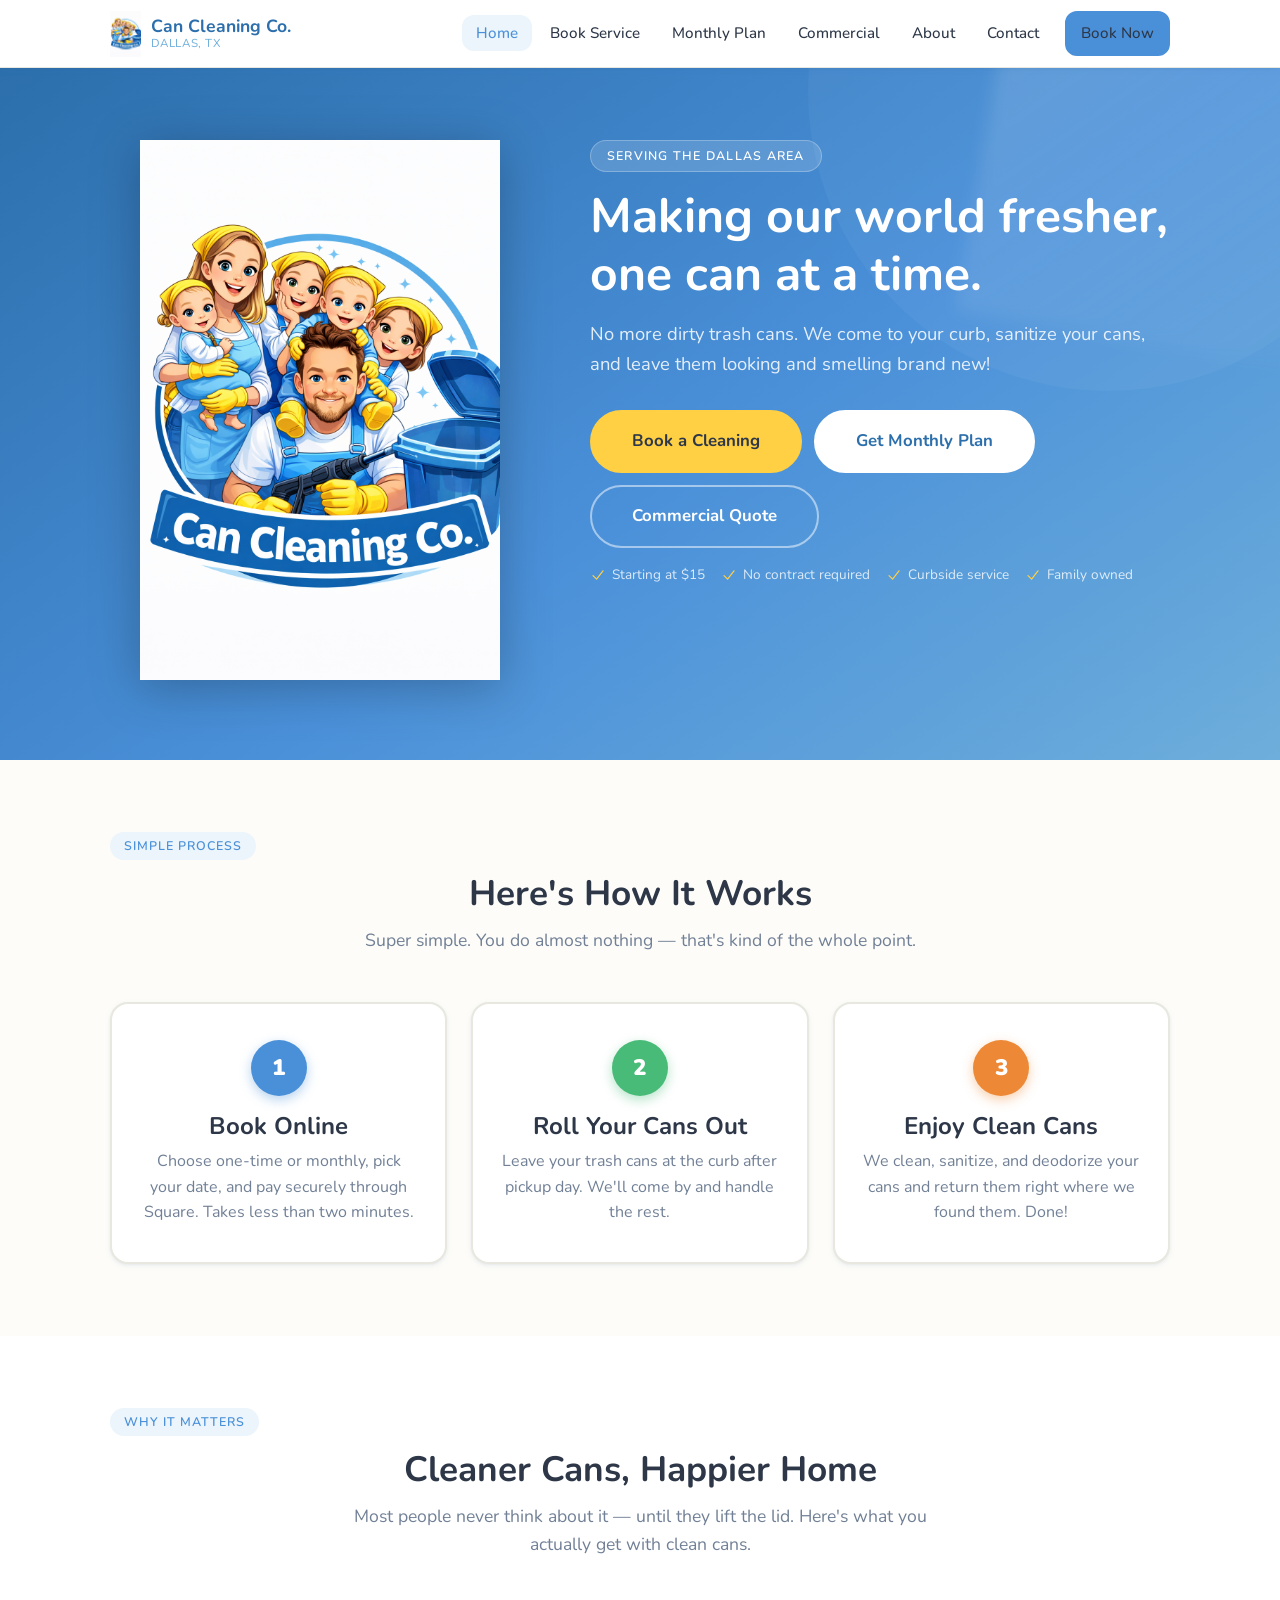
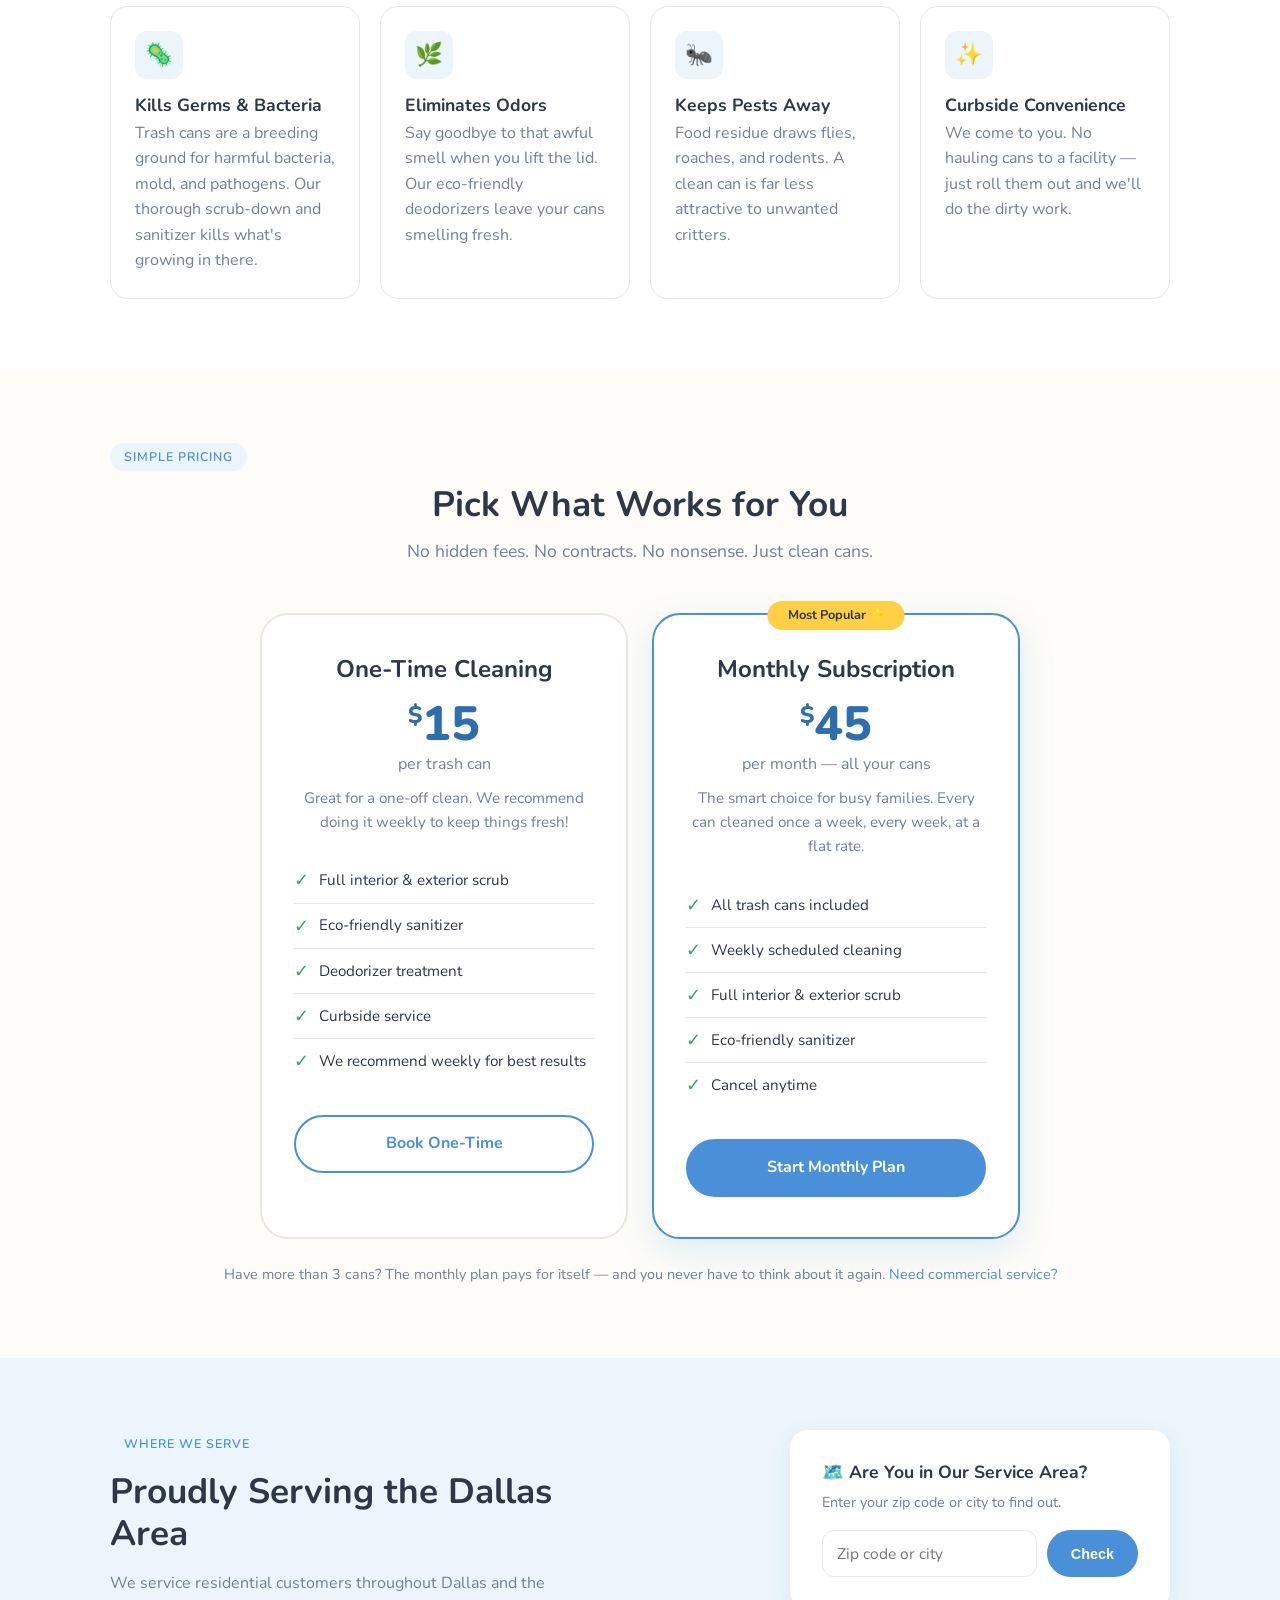
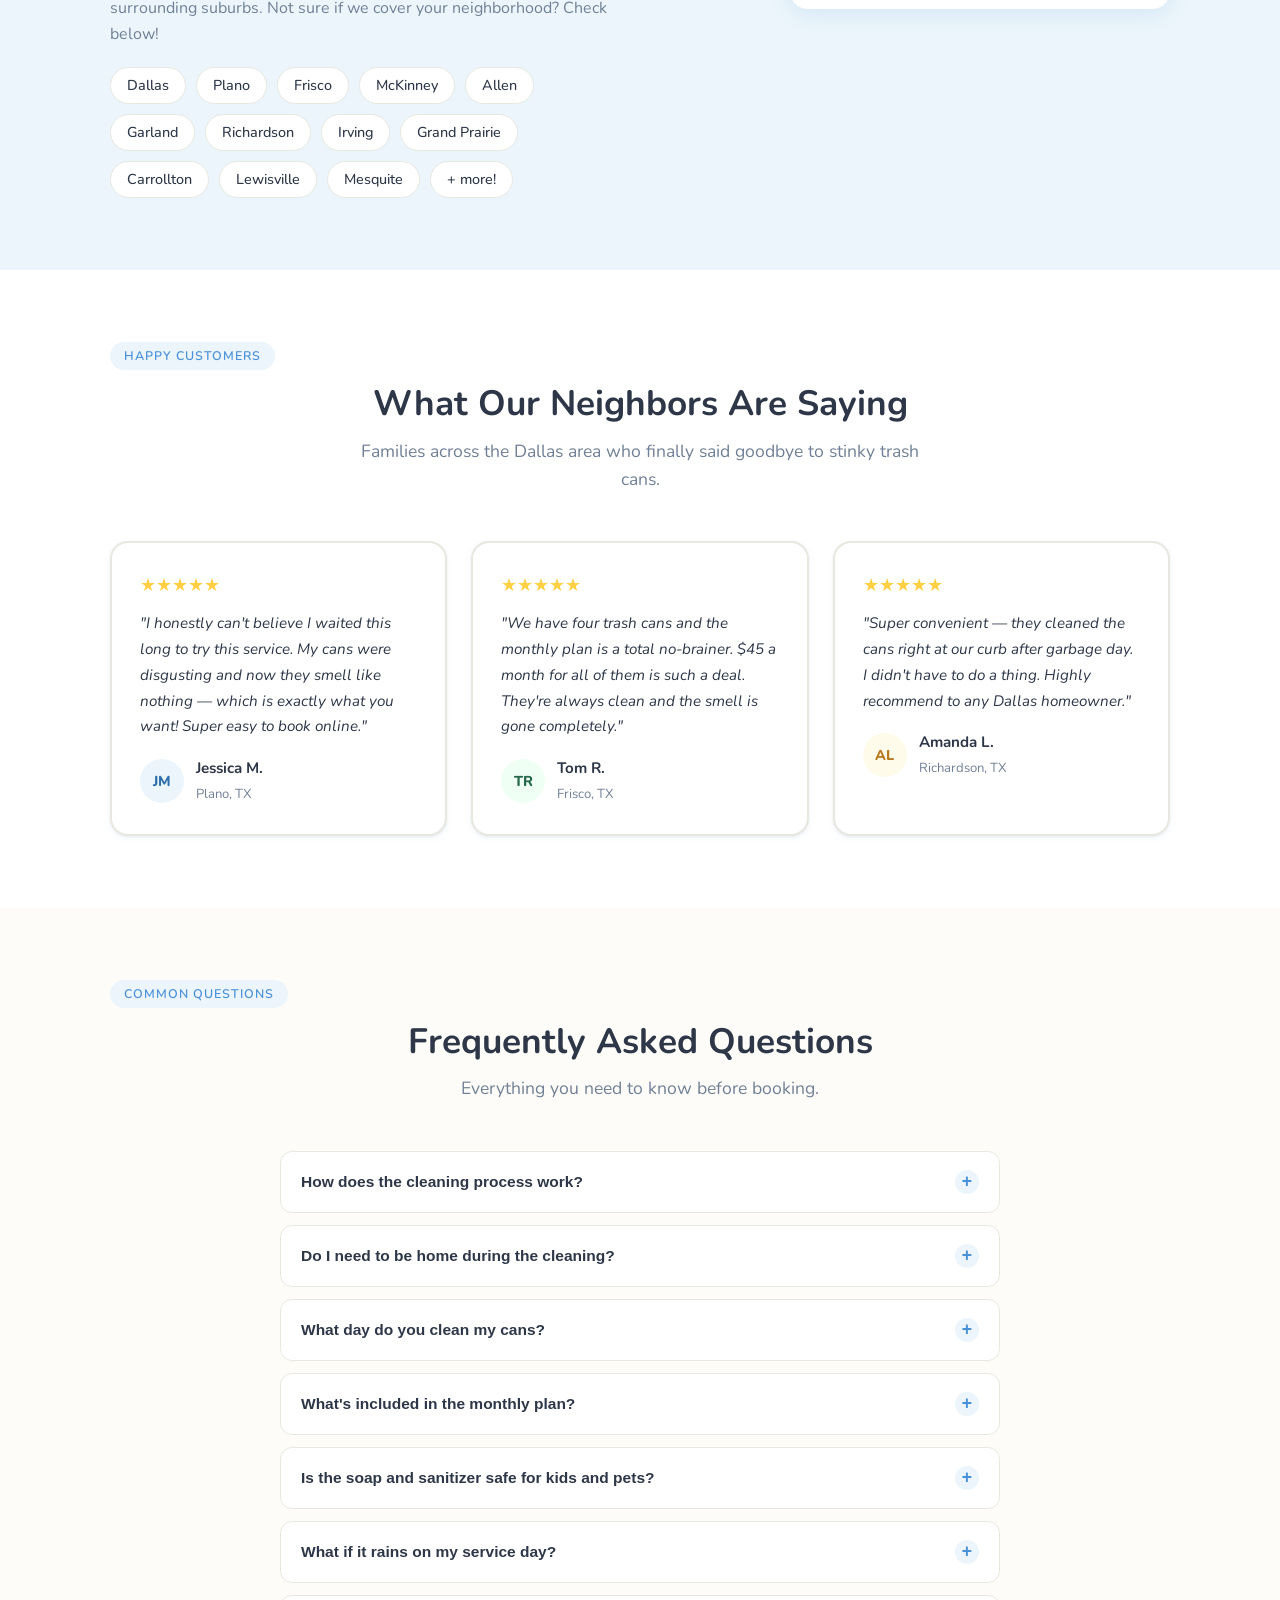
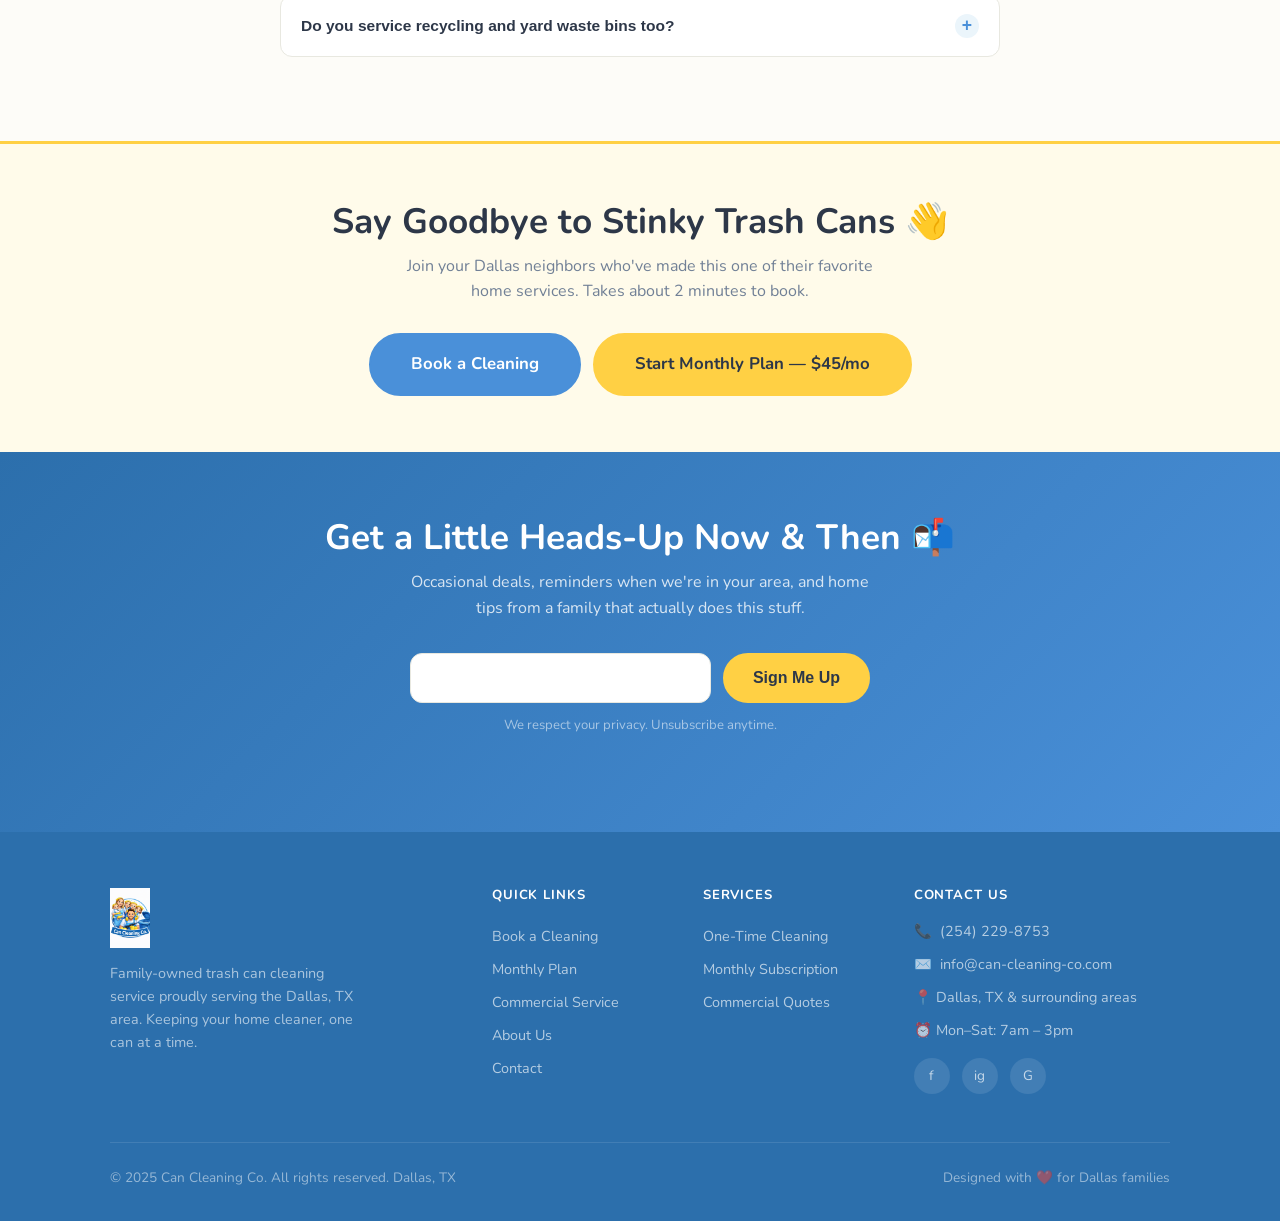
==== commit a3a4491b: "Add sparkle effect to hero sections" ====
--- a/index.html
+++ b/index.html
@@ -46,6 +46,13 @@
 
 <!-- ─── Hero ───────────────────────────────── -->
 <section class="hero">
+  <div class="hero-sparkles" aria-hidden="true">
+    <span class="sparkle sparkle-1"></span>
+    <span class="sparkle sparkle-2"></span>
+    <span class="sparkle sparkle-3"></span>
+    <span class="sparkle sparkle-4"></span>
+    <span class="sparkle sparkle-5"></span>
+  </div>
   <div class="container">
     <div class="hero-inner">
       <img src="images/logo.png" alt="Can Cleaning Co. Family" class="hero-logo" />
--- a/css/styles.css
+++ b/css/styles.css
@@ -281,7 +281,90 @@
   width: 600px; height: 600px;
   background: rgba(255,255,255,0.04);
   border-radius: 50%;
-}
+  z-index: 0;
+}
+.hero::after {
+  content: '';
+  position: absolute;
+  inset: -20% -10% auto auto;
+  width: 420px;
+  height: 420px;
+  background: linear-gradient(135deg, rgba(255,255,255,0.28), rgba(255,255,255,0));
+  filter: blur(8px);
+  opacity: 0.55;
+  transform: rotate(10deg);
+  z-index: 0;
+}
+.hero .container {
+  position: relative;
+  z-index: 1;
+}
+.hero-sparkles {
+  position: absolute;
+  inset: 0;
+  pointer-events: none;
+  z-index: 0;
+}
+.sparkle {
+  position: absolute;
+  width: 22px;
+  aspect-ratio: 1;
+  opacity: 0;
+  animation: sparkle-drift 7s ease-in-out infinite;
+}
+.sparkle::before,
+.sparkle::after {
+  content: '';
+  position: absolute;
+  left: 50%;
+  top: 50%;
+  background: rgba(255,255,255,0.95);
+  border-radius: 999px;
+  transform: translate(-50%, -50%);
+  box-shadow: 0 0 16px rgba(255,255,255,0.55);
+}
+.sparkle::before {
+  width: 3px;
+  height: 100%;
+}
+.sparkle::after {
+  width: 100%;
+  height: 3px;
+}
+.sparkle-1 { top: 16%; left: 10%; animation-delay: 0.2s; transform: scale(0.85); }
+.sparkle-2 { top: 22%; right: 14%; animation-delay: 1.4s; transform: scale(1.1); }
+.sparkle-3 { top: 56%; left: 18%; animation-delay: 2.4s; transform: scale(0.7); }
+.sparkle-4 { bottom: 18%; right: 20%; animation-delay: 3.2s; transform: scale(0.95); }
+.sparkle-5 { bottom: 26%; left: 46%; animation-delay: 4.5s; transform: scale(0.8); }
+
+@keyframes sparkle-drift {
+  0%, 100% {
+    opacity: 0;
+    transform: translate3d(0, 10px, 0) scale(0.7) rotate(0deg);
+  }
+  18% {
+    opacity: 0.35;
+  }
+  35% {
+    opacity: 0.95;
+    transform: translate3d(0, 0, 0) scale(1) rotate(45deg);
+  }
+  65% {
+    opacity: 0.6;
+    transform: translate3d(4px, -10px, 0) scale(0.9) rotate(90deg);
+  }
+  82% {
+    opacity: 0.2;
+  }
+}
+
+@media (prefers-reduced-motion: reduce) {
+  .sparkle {
+    animation: none;
+    opacity: 0.45;
+  }
+}
+
 .hero-inner {
   display: flex;
   flex-direction: column;
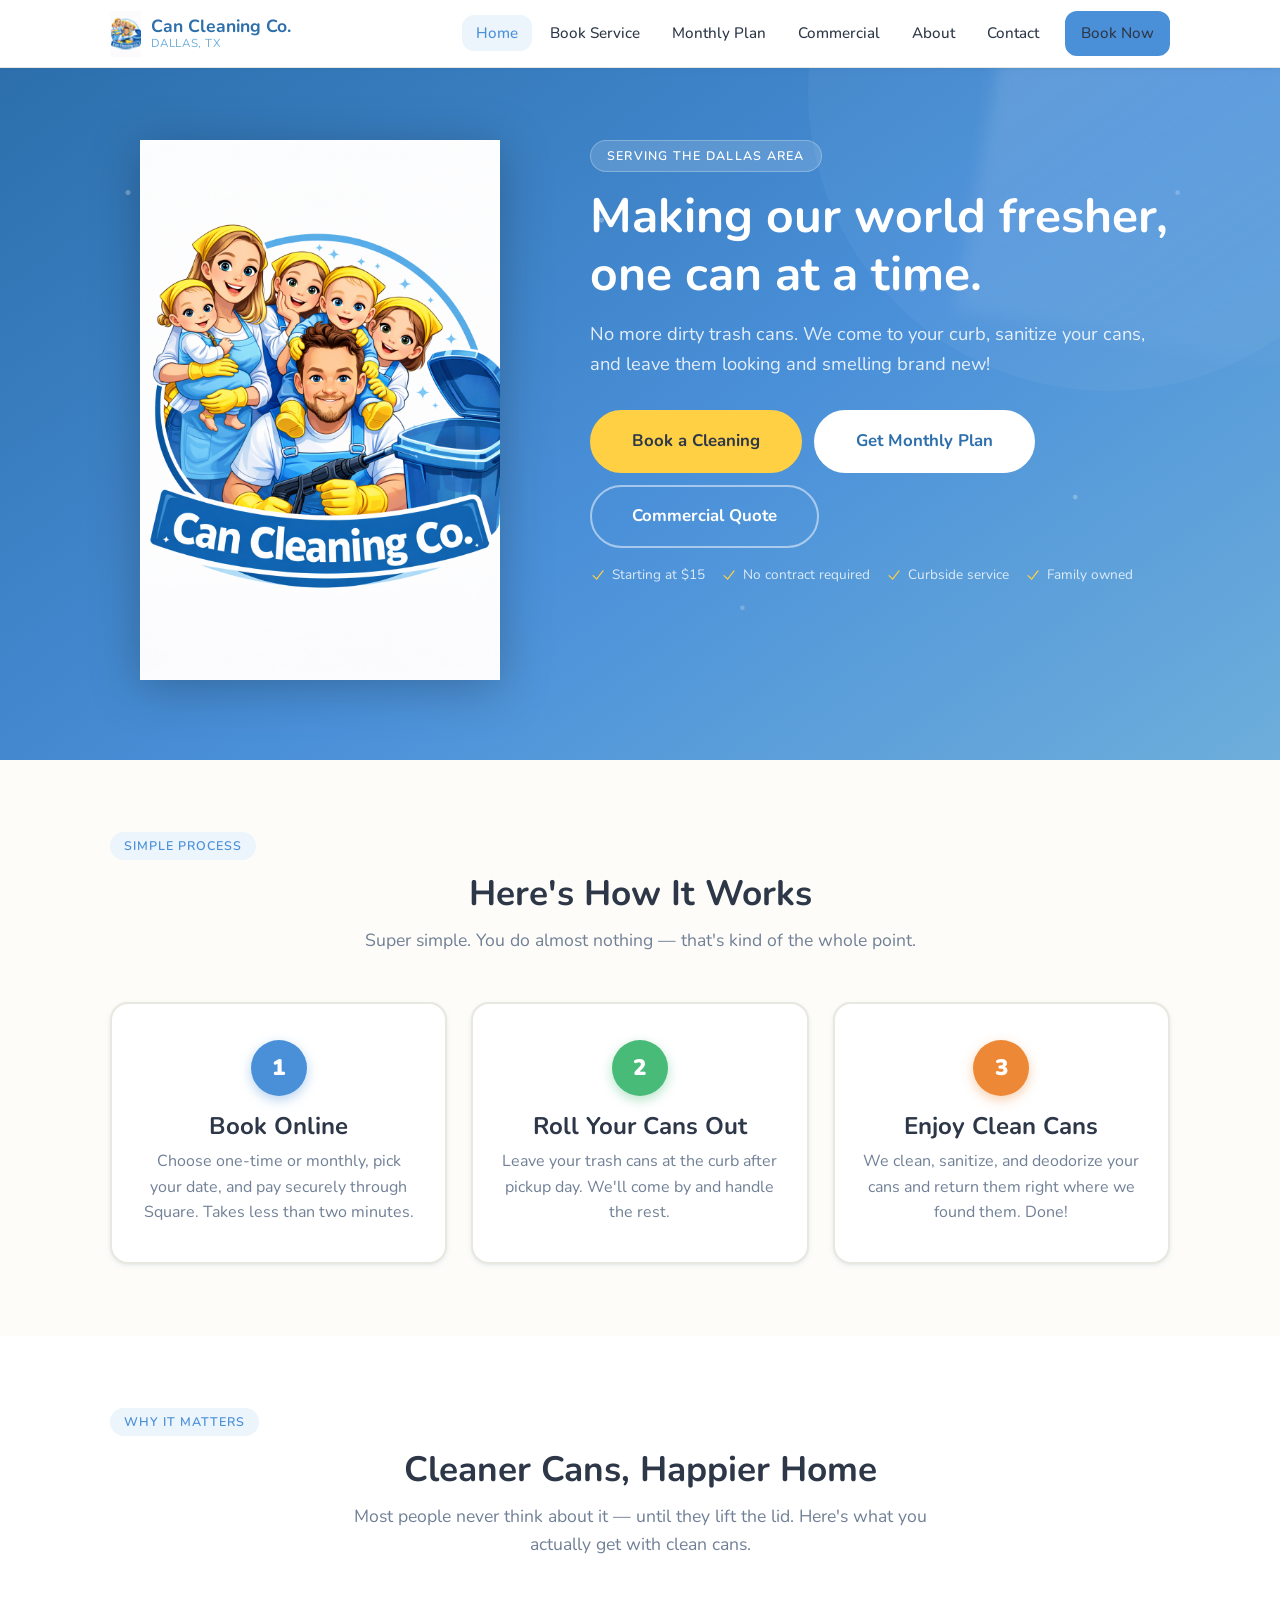
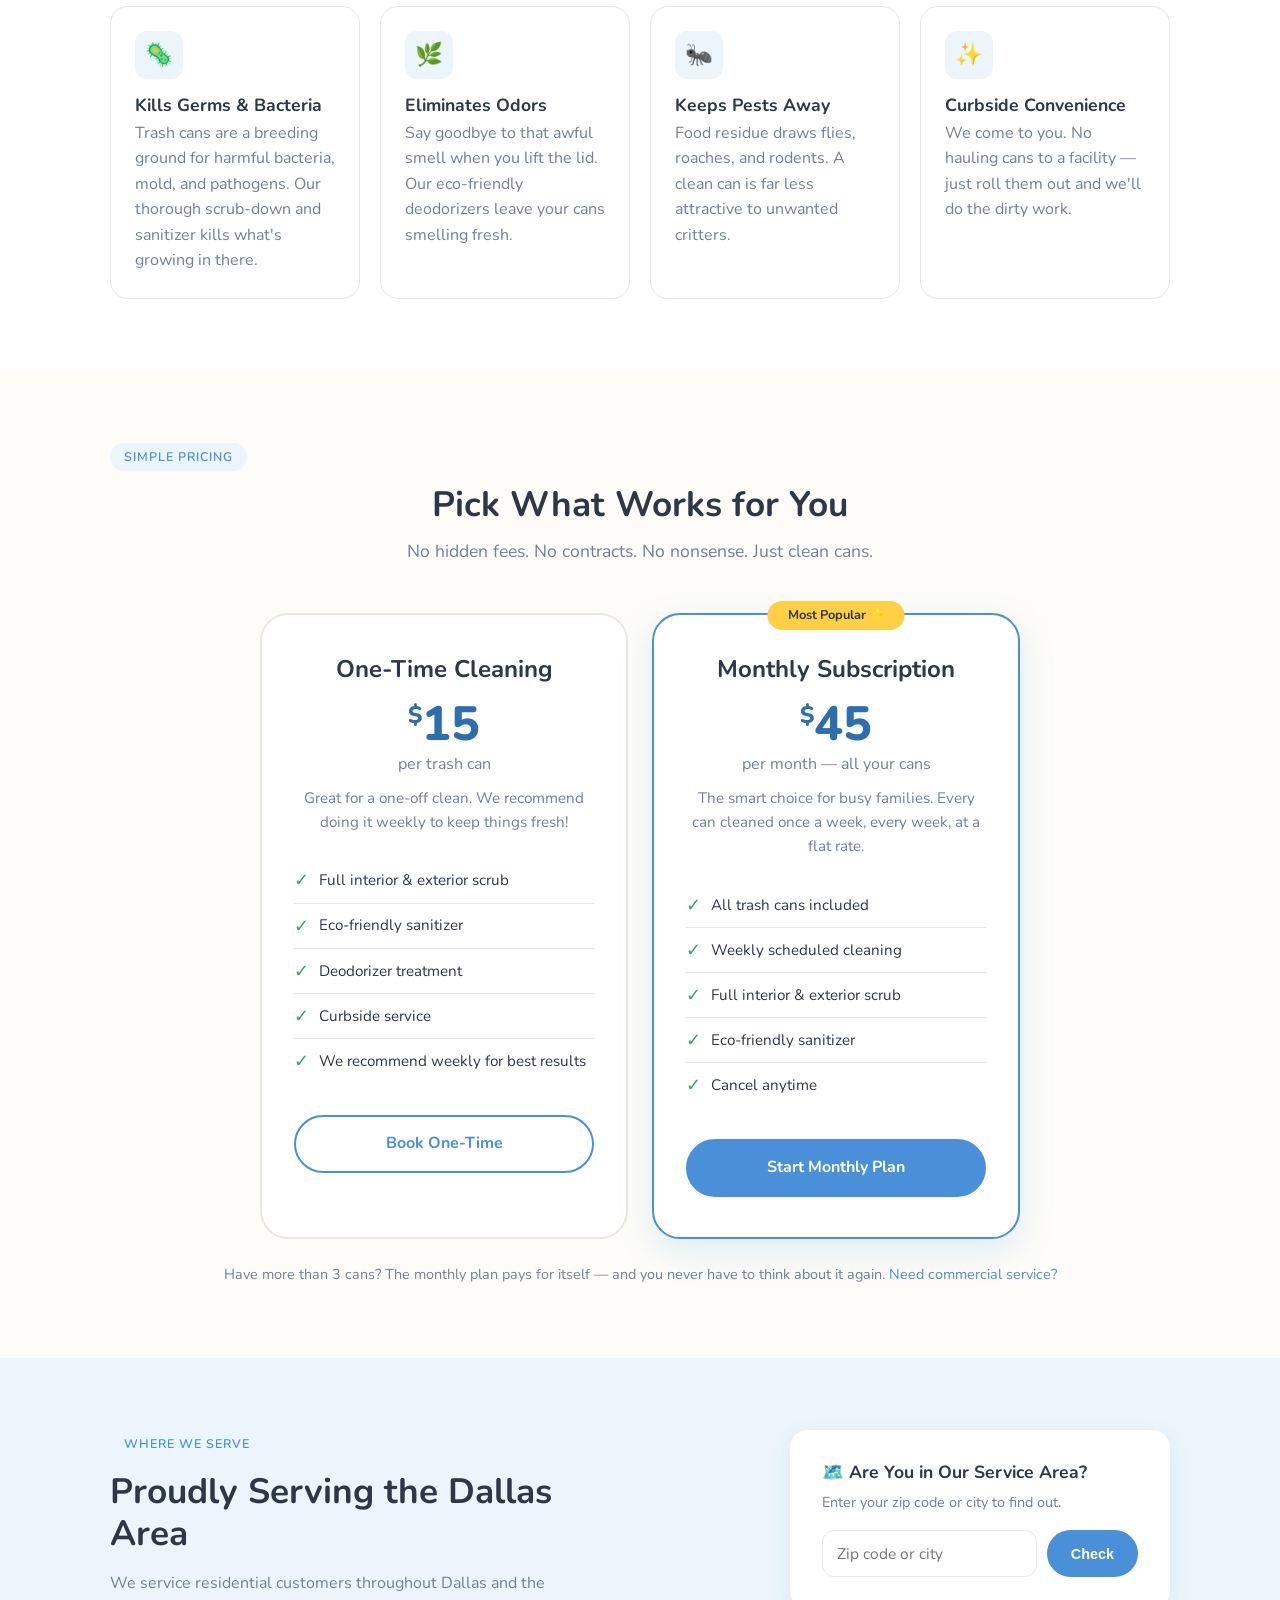
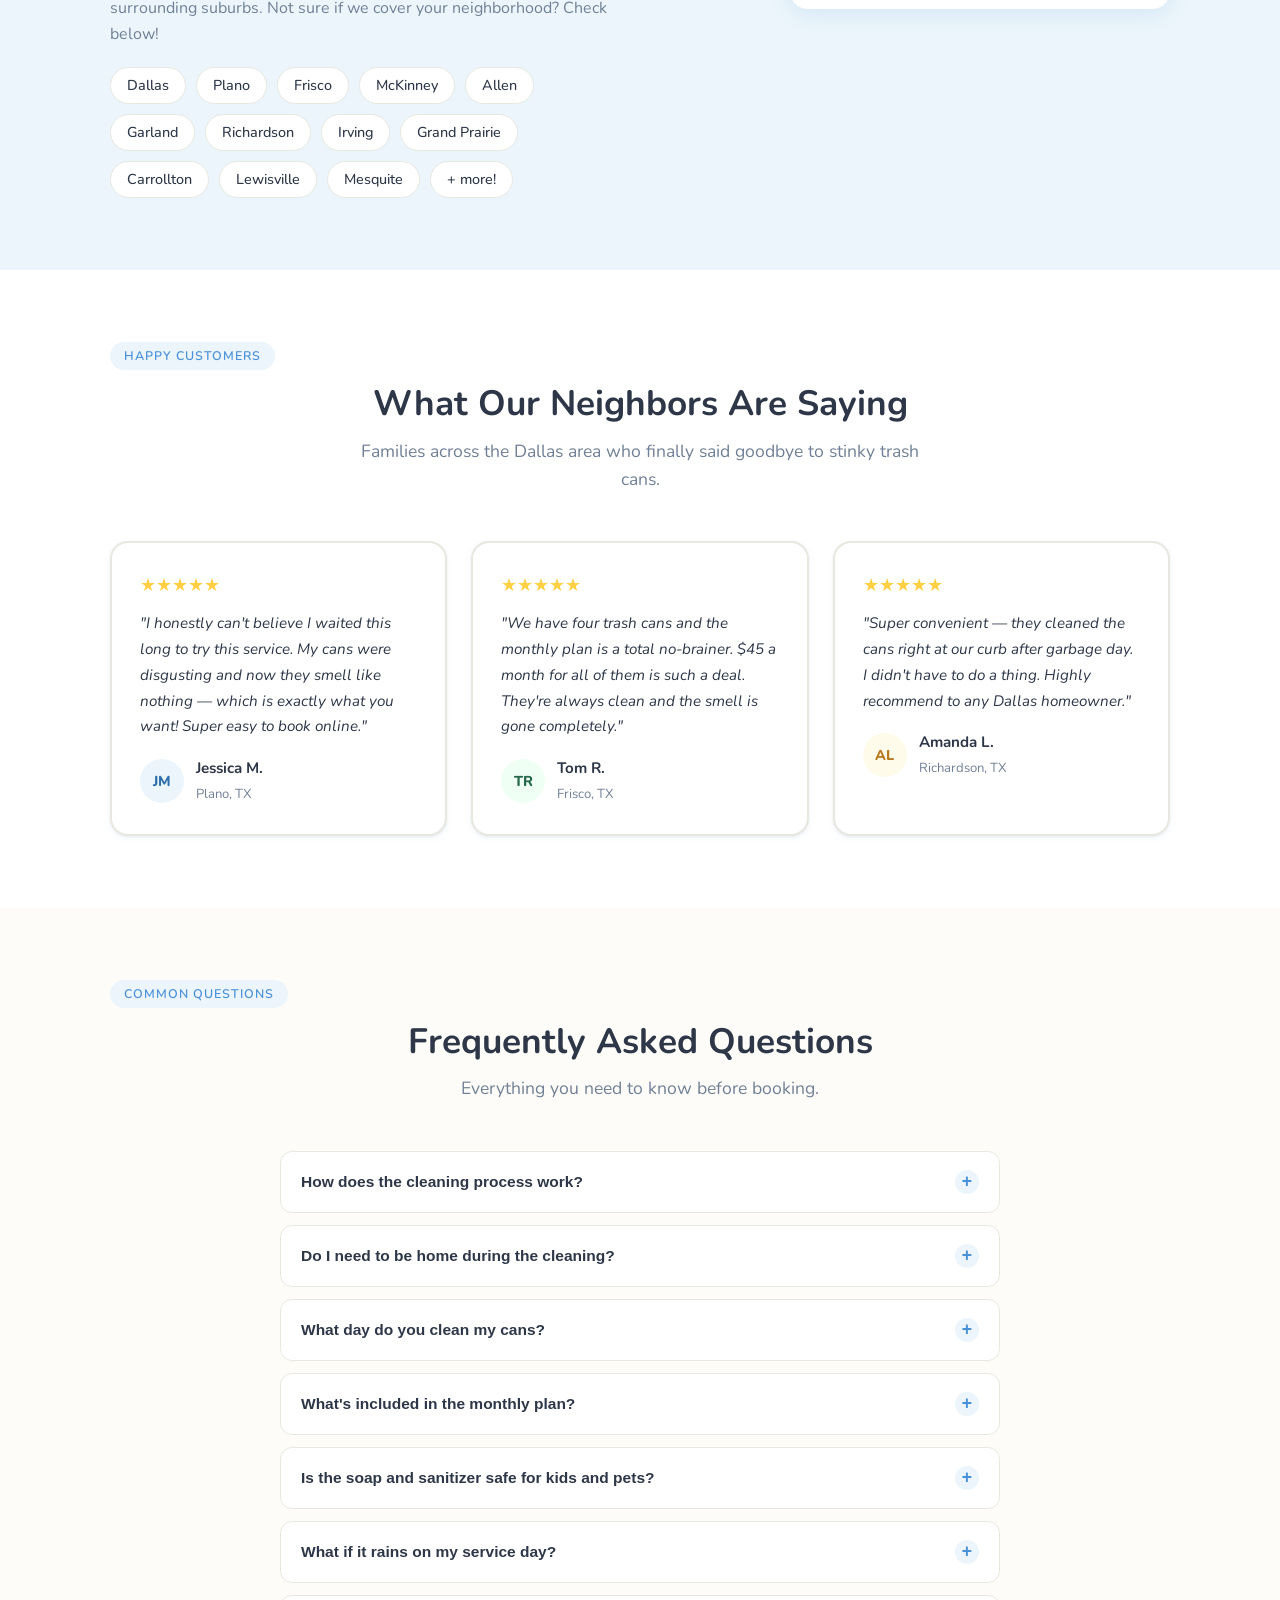
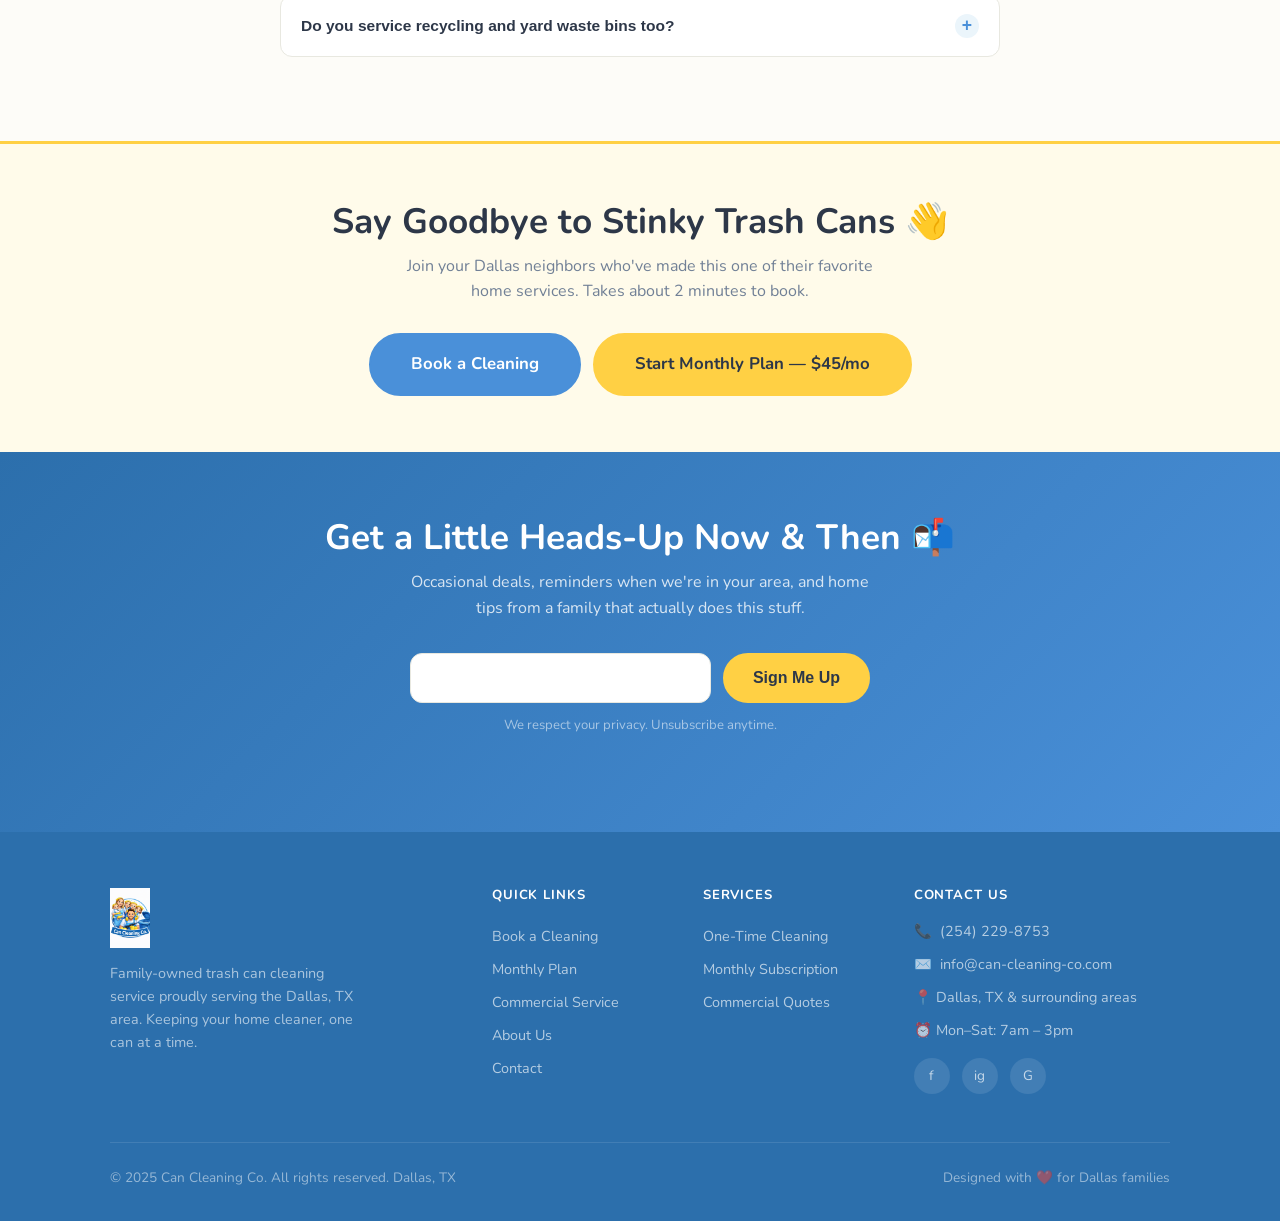
==== commit 85413dba: "Increase hero cleaning sparkle effect" ====
--- a/index.html
+++ b/index.html
@@ -52,6 +52,13 @@
     <span class="sparkle sparkle-3"></span>
     <span class="sparkle sparkle-4"></span>
     <span class="sparkle sparkle-5"></span>
+    <span class="sparkle sparkle-6"></span>
+    <span class="sparkle sparkle-7"></span>
+    <span class="sparkle sparkle-8"></span>
+    <span class="sparkle sparkle-9"></span>
+    <span class="sparkle sparkle-10"></span>
+    <span class="sparkle sparkle-11"></span>
+    <span class="sparkle sparkle-12"></span>
   </div>
   <div class="container">
     <div class="hero-inner">
--- a/css/styles.css
+++ b/css/styles.css
@@ -295,6 +295,7 @@
   transform: rotate(10deg);
   z-index: 0;
 }
+.hero::marker { content: none; }
 .hero .container {
   position: relative;
   z-index: 1;
@@ -305,12 +306,37 @@
   pointer-events: none;
   z-index: 0;
 }
+.hero-sparkles::before,
+.hero-sparkles::after {
+  content: '';
+  position: absolute;
+  inset: 0;
+  background-repeat: no-repeat;
+  opacity: 0.32;
+}
+.hero-sparkles::before {
+  background-image:
+    radial-gradient(circle at 10% 18%, rgba(255,255,255,0.95) 0 2px, transparent 3px),
+    radial-gradient(circle at 18% 72%, rgba(255,255,255,0.75) 0 1.5px, transparent 3px),
+    radial-gradient(circle at 31% 38%, rgba(255,255,255,0.8) 0 1.5px, transparent 3px),
+    radial-gradient(circle at 47% 22%, rgba(255,255,255,0.85) 0 2px, transparent 3px),
+    radial-gradient(circle at 58% 78%, rgba(255,255,255,0.7) 0 1.5px, transparent 3px),
+    radial-gradient(circle at 72% 32%, rgba(255,255,255,0.9) 0 2px, transparent 3px),
+    radial-gradient(circle at 84% 62%, rgba(255,255,255,0.82) 0 1.5px, transparent 3px),
+    radial-gradient(circle at 92% 18%, rgba(255,255,255,0.7) 0 1.5px, transparent 3px);
+  animation: sparkle-field 10s linear infinite;
+}
+.hero-sparkles::after {
+  background-image: linear-gradient(112deg, transparent 24%, rgba(255,255,255,0.18) 44%, rgba(255,255,255,0.48) 50%, rgba(255,255,255,0.18) 56%, transparent 72%);
+  transform: translateX(-130%) skewX(-18deg);
+  animation: cleaning-sweep 5.5s ease-in-out infinite;
+}
 .sparkle {
   position: absolute;
   width: 22px;
   aspect-ratio: 1;
   opacity: 0;
-  animation: sparkle-drift 7s ease-in-out infinite;
+  animation: sparkle-drift 6.8s ease-in-out infinite;
 }
 .sparkle::before,
 .sparkle::after {
@@ -331,30 +357,69 @@
   width: 100%;
   height: 3px;
 }
-.sparkle-1 { top: 16%; left: 10%; animation-delay: 0.2s; transform: scale(0.85); }
-.sparkle-2 { top: 22%; right: 14%; animation-delay: 1.4s; transform: scale(1.1); }
-.sparkle-3 { top: 56%; left: 18%; animation-delay: 2.4s; transform: scale(0.7); }
-.sparkle-4 { bottom: 18%; right: 20%; animation-delay: 3.2s; transform: scale(0.95); }
-.sparkle-5 { bottom: 26%; left: 46%; animation-delay: 4.5s; transform: scale(0.8); }
+.sparkle-1 { top: 10%; left: 7%; animation-delay: 0.2s; }
+.sparkle-2 { top: 18%; right: 11%; animation-delay: 1s; }
+.sparkle-3 { top: 34%; left: 24%; animation-delay: 1.8s; }
+.sparkle-4 { top: 44%; right: 23%; animation-delay: 2.6s; }
+.sparkle-5 { bottom: 24%; left: 48%; animation-delay: 3.4s; }
+.sparkle-6 { top: 12%; left: 52%; animation-delay: 0.6s; }
+.sparkle-7 { top: 62%; left: 12%; animation-delay: 2.1s; }
+.sparkle-8 { top: 70%; right: 10%; animation-delay: 4.1s; }
+.sparkle-9 { bottom: 15%; left: 30%; animation-delay: 5s; }
+.sparkle-10 { top: 28%; right: 37%; animation-delay: 3.1s; }
+.sparkle-11 { bottom: 34%; right: 42%; animation-delay: 1.3s; }
+.sparkle-12 { top: 52%; left: 67%; animation-delay: 4.7s; }
+
+.sparkle-1, .sparkle-7, .sparkle-10 { width: 18px; }
+.sparkle-2, .sparkle-6, .sparkle-11 { width: 28px; }
+.sparkle-3, .sparkle-5, .sparkle-9, .sparkle-12 { width: 20px; }
+.sparkle-4, .sparkle-8 { width: 24px; }
 
 @keyframes sparkle-drift {
   0%, 100% {
     opacity: 0;
-    transform: translate3d(0, 10px, 0) scale(0.7) rotate(0deg);
+    transform: translate3d(0, 14px, 0) scale(0.55) rotate(0deg);
   }
-  18% {
-    opacity: 0.35;
+  15% {
+    opacity: 0.2;
   }
-  35% {
+  32% {
     opacity: 0.95;
     transform: translate3d(0, 0, 0) scale(1) rotate(45deg);
   }
-  65% {
+  56% {
+    opacity: 0.85;
+    transform: translate3d(4px, -8px, 0) scale(0.92) rotate(90deg);
+  }
+  78% {
+    opacity: 0.35;
+    transform: translate3d(-2px, -16px, 0) scale(0.72) rotate(130deg);
+  }
+}
+
+@keyframes sparkle-field {
+  0%, 100% { opacity: 0.18; }
+  35% { opacity: 0.38; }
+  65% { opacity: 0.26; }
+}
+
+@keyframes cleaning-sweep {
+  0% {
+    opacity: 0;
+    transform: translateX(-130%) skewX(-18deg);
+  }
+  18% {
+    opacity: 0.18;
+  }
+  44% {
     opacity: 0.6;
-    transform: translate3d(4px, -10px, 0) scale(0.9) rotate(90deg);
   }
-  82% {
-    opacity: 0.2;
+  62% {
+    opacity: 0.1;
+  }
+  100% {
+    opacity: 0;
+    transform: translateX(135%) skewX(-18deg);
   }
 }
 
@@ -362,6 +427,14 @@
   .sparkle {
     animation: none;
     opacity: 0.45;
+  }
+  .hero-sparkles::before,
+  .hero-sparkles::after {
+    animation: none;
+  }
+  .hero-sparkles::after {
+    opacity: 0.18;
+    transform: translateX(0) skewX(-18deg);
   }
 }
 
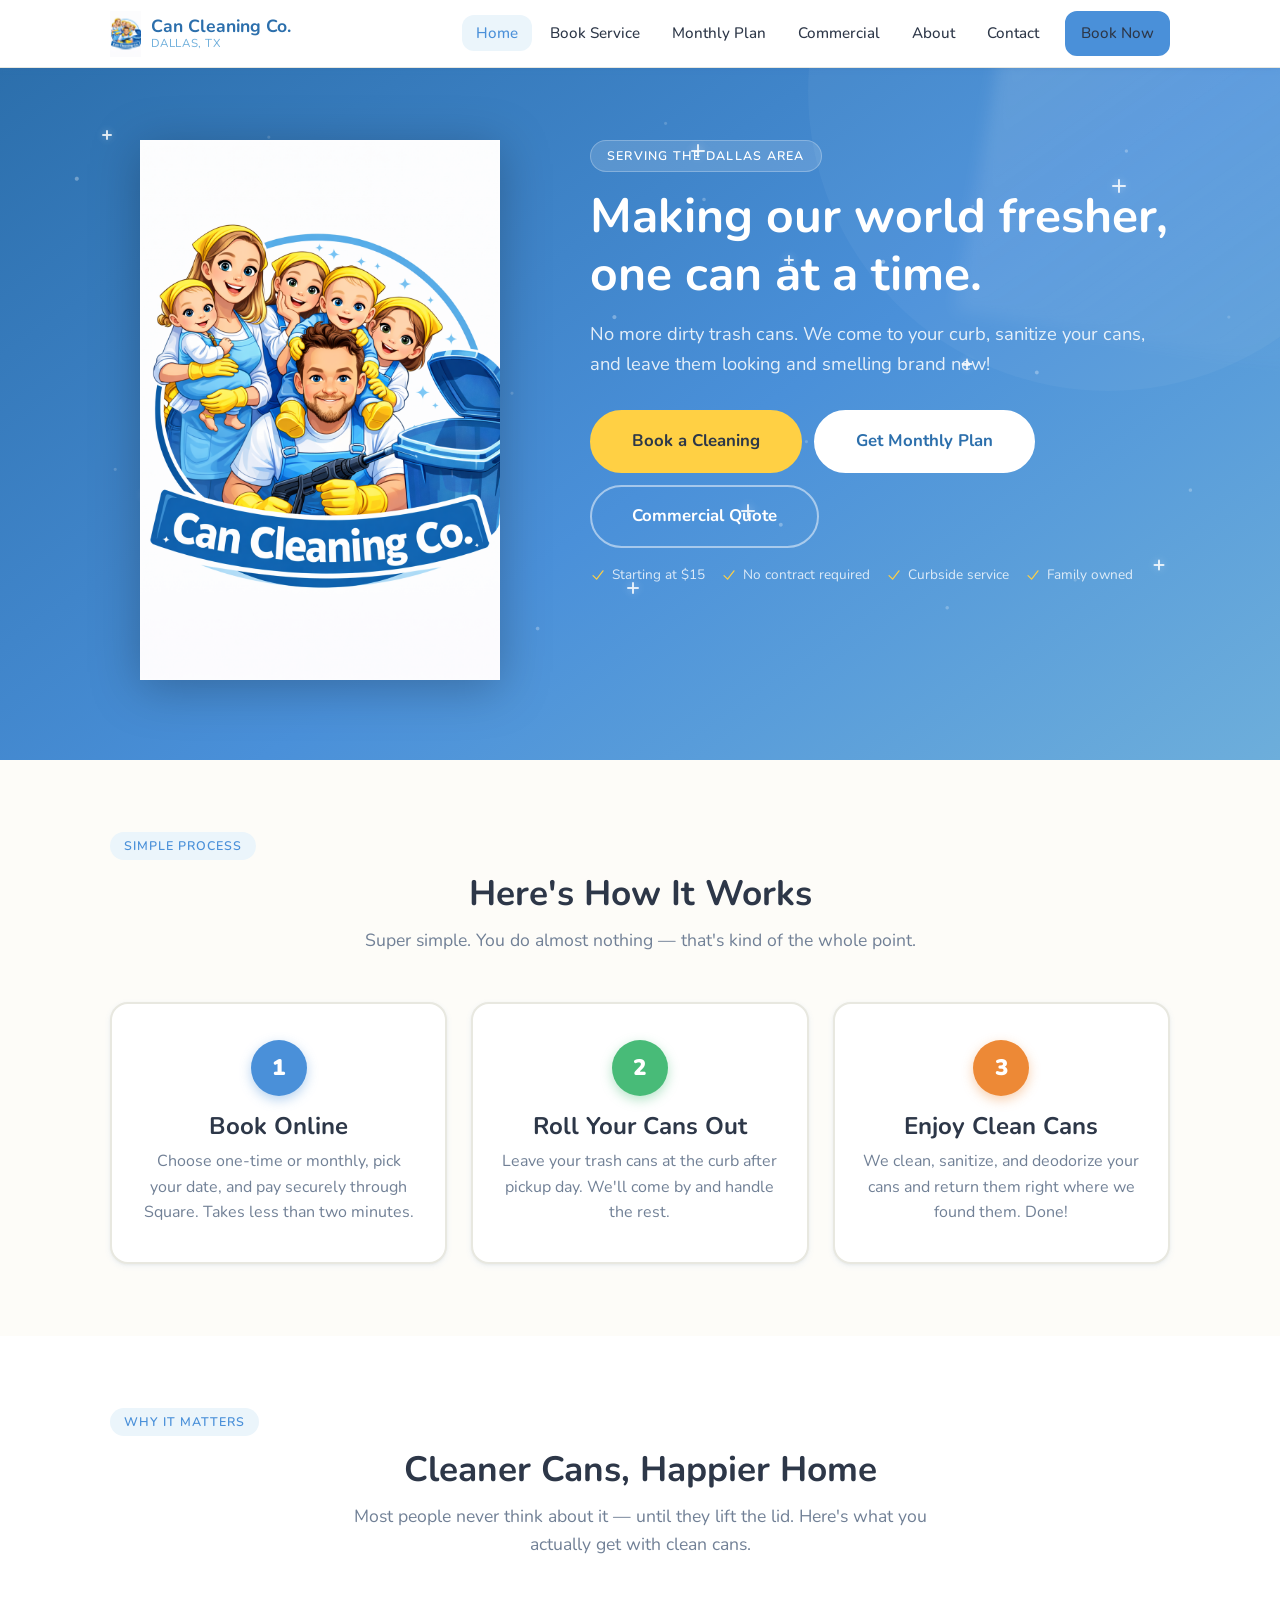
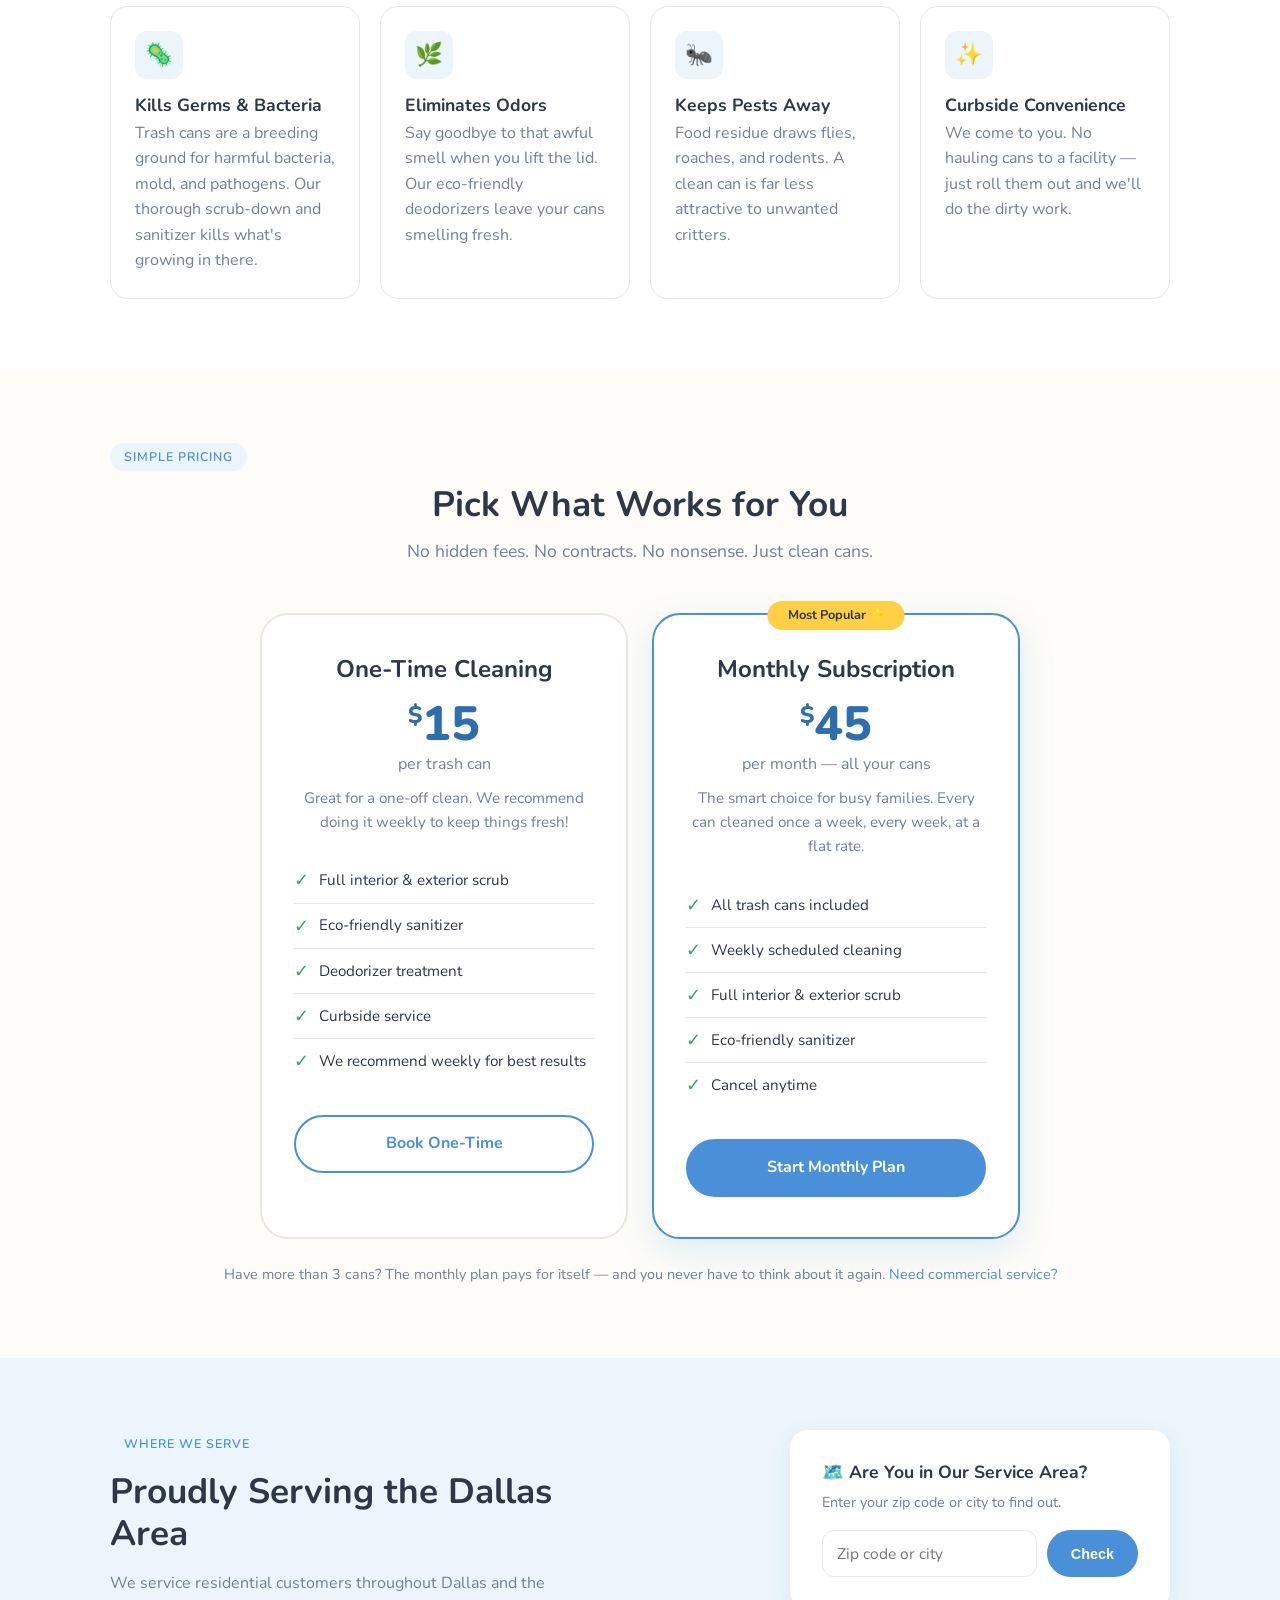
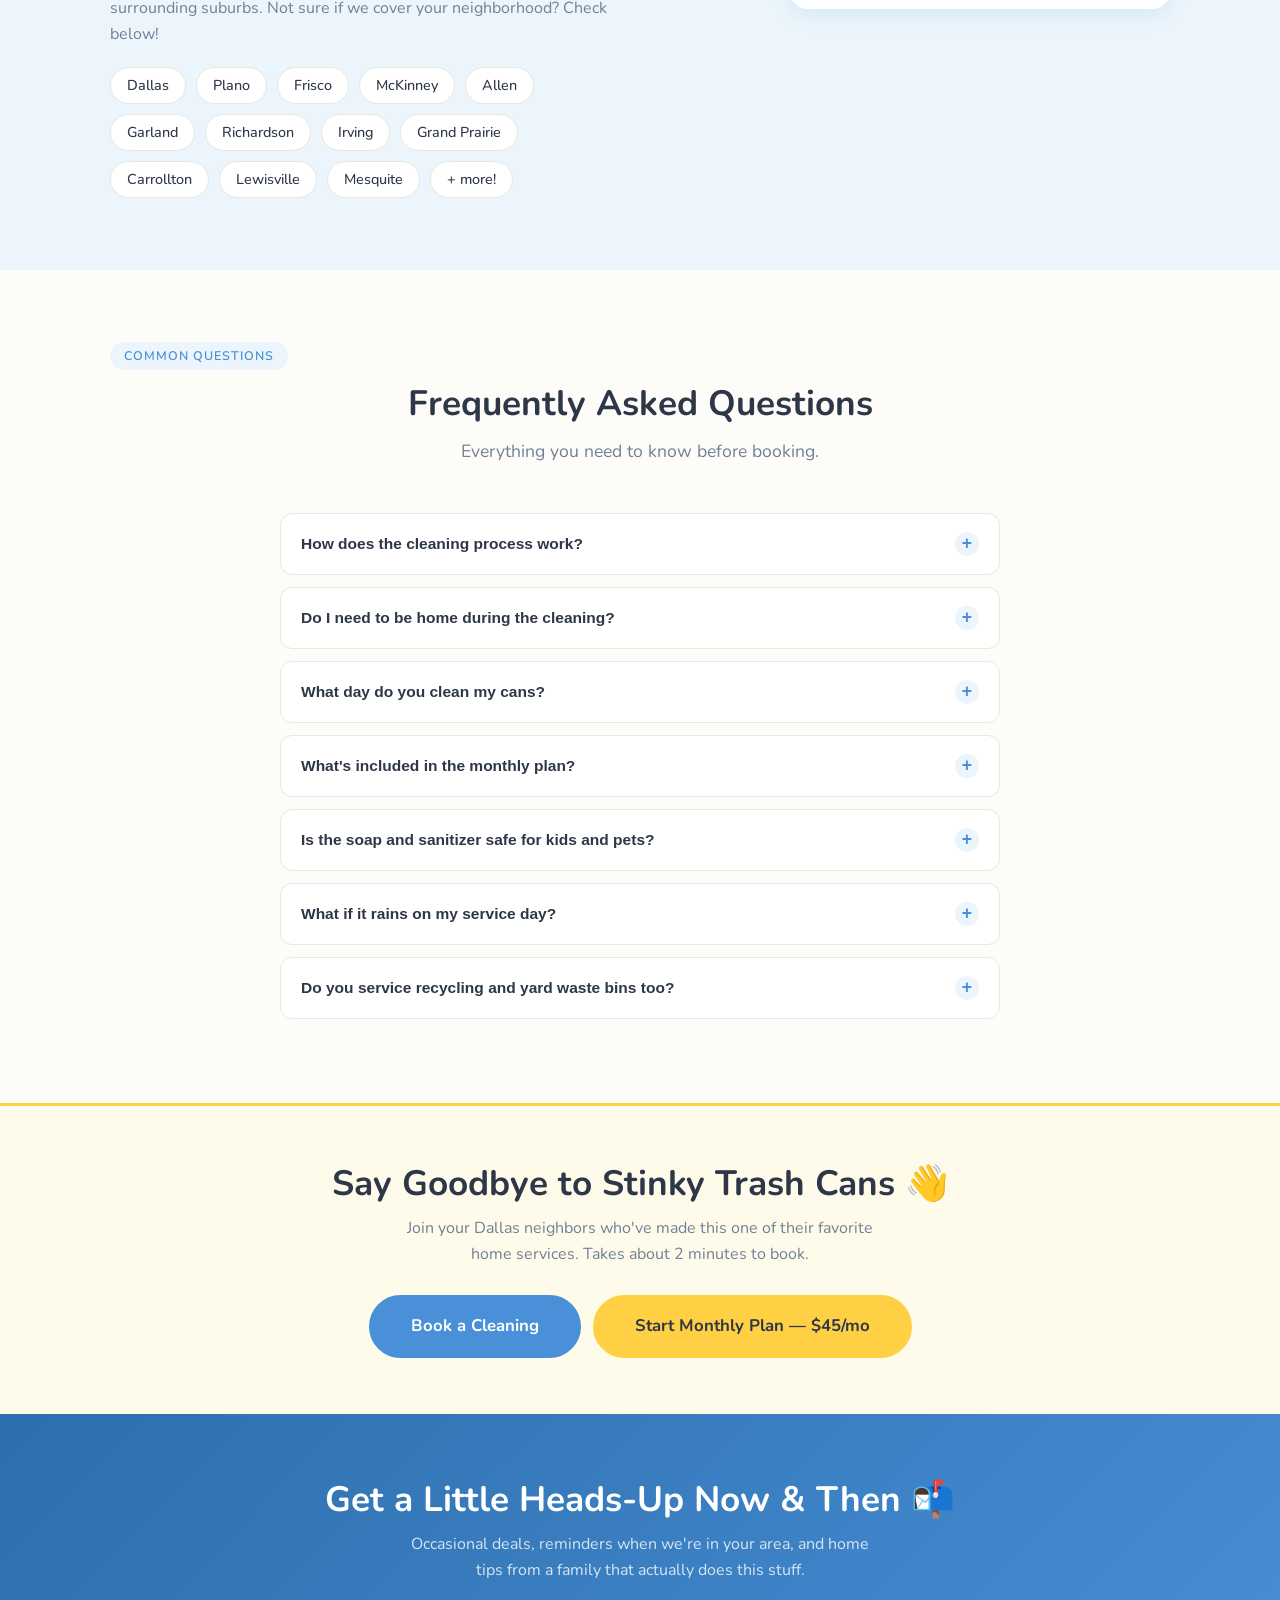
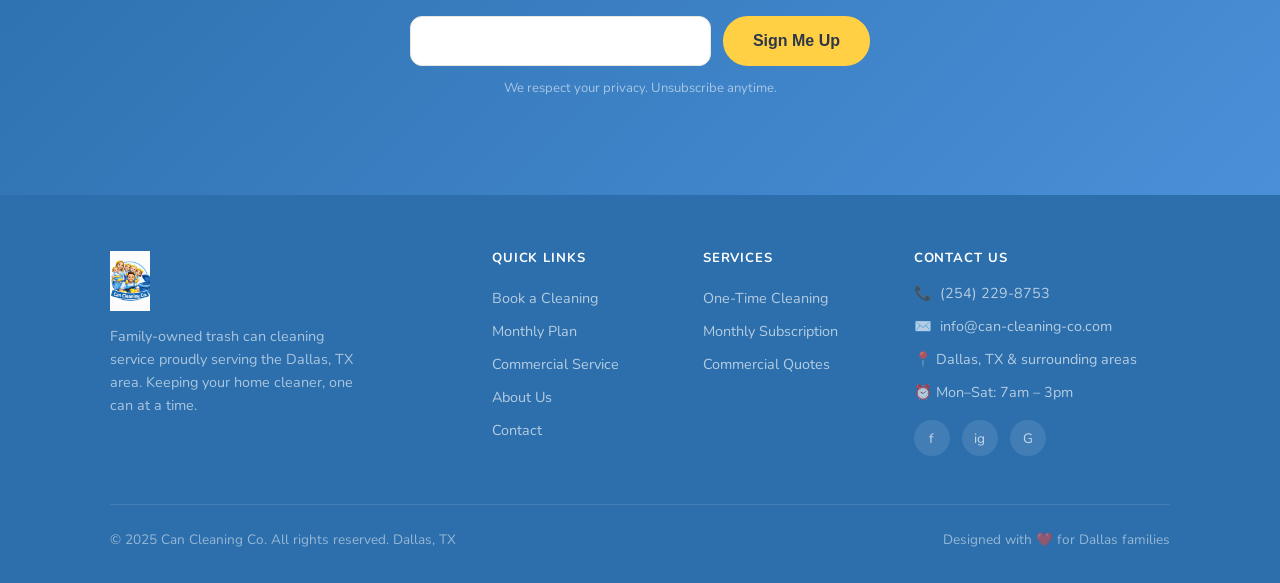
==== commit d0978890: "Remove testimonials section from index and monthly-plan pages Co-Authored-By: Claude Sonnet 4.6 <nor" ====
--- a/index.html
+++ b/index.html
@@ -248,51 +248,6 @@
   </div>
 </section>
 
-<!-- ─── Testimonials ────────────────────────── -->
-<section class="testimonials section">
-  <div class="container">
-    <span class="tag">Happy Customers</span>
-    <h2 class="section-title">What Our Neighbors Are Saying</h2>
-    <p class="section-subtitle">Families across the Dallas area who finally said goodbye to stinky trash cans.</p>
-    <!-- TODO: Replace with real customer testimonials -->
-    <div class="testimonial-grid">
-      <div class="testimonial-card">
-        <div class="stars">★★★★★</div>
-        <blockquote>"I honestly can't believe I waited this long to try this service. My cans were disgusting and now they smell like nothing — which is exactly what you want! Super easy to book online."</blockquote>
-        <div class="testimonial-author">
-          <div class="testimonial-avatar">JM</div>
-          <div>
-            <strong>Jessica M.</strong>
-            <span>Plano, TX</span>
-          </div>
-        </div>
-      </div>
-      <div class="testimonial-card">
-        <div class="stars">★★★★★</div>
-        <blockquote>"We have four trash cans and the monthly plan is a total no-brainer. $45 a month for all of them is such a deal. They're always clean and the smell is gone completely."</blockquote>
-        <div class="testimonial-author">
-          <div class="testimonial-avatar">TR</div>
-          <div>
-            <strong>Tom R.</strong>
-            <span>Frisco, TX</span>
-          </div>
-        </div>
-      </div>
-      <div class="testimonial-card">
-        <div class="stars">★★★★★</div>
-        <blockquote>"Super convenient — they cleaned the cans right at our curb after garbage day. I didn't have to do a thing. Highly recommend to any Dallas homeowner."</blockquote>
-        <div class="testimonial-author">
-          <div class="testimonial-avatar">AL</div>
-          <div>
-            <strong>Amanda L.</strong>
-            <span>Richardson, TX</span>
-          </div>
-        </div>
-      </div>
-    </div>
-  </div>
-</section>
-
 <!-- ─── FAQ ─────────────────────────────────── -->
 <section class="faq section">
   <div class="container">
--- a/css/styles.css
+++ b/css/styles.css
@@ -295,7 +295,6 @@
   transform: rotate(10deg);
   z-index: 0;
 }
-.hero::marker { content: none; }
 .hero .container {
   position: relative;
   z-index: 1;
@@ -312,31 +311,43 @@
   position: absolute;
   inset: 0;
   background-repeat: no-repeat;
-  opacity: 0.32;
+  opacity: 0.34;
 }
 .hero-sparkles::before {
   background-image:
-    radial-gradient(circle at 10% 18%, rgba(255,255,255,0.95) 0 2px, transparent 3px),
-    radial-gradient(circle at 18% 72%, rgba(255,255,255,0.75) 0 1.5px, transparent 3px),
-    radial-gradient(circle at 31% 38%, rgba(255,255,255,0.8) 0 1.5px, transparent 3px),
-    radial-gradient(circle at 47% 22%, rgba(255,255,255,0.85) 0 2px, transparent 3px),
-    radial-gradient(circle at 58% 78%, rgba(255,255,255,0.7) 0 1.5px, transparent 3px),
-    radial-gradient(circle at 72% 32%, rgba(255,255,255,0.9) 0 2px, transparent 3px),
-    radial-gradient(circle at 84% 62%, rgba(255,255,255,0.82) 0 1.5px, transparent 3px),
-    radial-gradient(circle at 92% 18%, rgba(255,255,255,0.7) 0 1.5px, transparent 3px);
-  animation: sparkle-field 10s linear infinite;
+    radial-gradient(circle at 6% 16%, rgba(255,255,255,0.92) 0 1.5px, transparent 2.5px),
+    radial-gradient(circle at 13% 42%, rgba(255,255,255,0.72) 0 1.2px, transparent 2.2px),
+    radial-gradient(circle at 18% 73%, rgba(255,255,255,0.82) 0 1.4px, transparent 2.4px),
+    radial-gradient(circle at 24% 24%, rgba(255,255,255,0.7) 0 1.2px, transparent 2.2px),
+    radial-gradient(circle at 31% 57%, rgba(255,255,255,0.88) 0 1.5px, transparent 2.5px),
+    radial-gradient(circle at 36% 14%, rgba(255,255,255,0.76) 0 1.1px, transparent 2.1px),
+    radial-gradient(circle at 42% 81%, rgba(255,255,255,0.8) 0 1.3px, transparent 2.3px),
+    radial-gradient(circle at 48% 36%, rgba(255,255,255,0.9) 0 1.5px, transparent 2.5px),
+    radial-gradient(circle at 55% 19%, rgba(255,255,255,0.72) 0 1.2px, transparent 2.2px),
+    radial-gradient(circle at 61% 66%, rgba(255,255,255,0.84) 0 1.4px, transparent 2.4px),
+    radial-gradient(circle at 69% 28%, rgba(255,255,255,0.9) 0 1.5px, transparent 2.5px),
+    radial-gradient(circle at 74% 78%, rgba(255,255,255,0.7) 0 1.2px, transparent 2.2px),
+    radial-gradient(circle at 81% 44%, rgba(255,255,255,0.86) 0 1.4px, transparent 2.4px),
+    radial-gradient(circle at 88% 12%, rgba(255,255,255,0.78) 0 1.1px, transparent 2.1px),
+    radial-gradient(circle at 93% 61%, rgba(255,255,255,0.74) 0 1.2px, transparent 2.2px);
 }
 .hero-sparkles::after {
-  background-image: linear-gradient(112deg, transparent 24%, rgba(255,255,255,0.18) 44%, rgba(255,255,255,0.48) 50%, rgba(255,255,255,0.18) 56%, transparent 72%);
-  transform: translateX(-130%) skewX(-18deg);
-  animation: cleaning-sweep 5.5s ease-in-out infinite;
+  background-image:
+    radial-gradient(circle at 9% 58%, rgba(255,255,255,0.54) 0 1px, transparent 2px),
+    radial-gradient(circle at 21% 10%, rgba(255,255,255,0.48) 0 1px, transparent 2px),
+    radial-gradient(circle at 28% 88%, rgba(255,255,255,0.56) 0 1px, transparent 2px),
+    radial-gradient(circle at 40% 47%, rgba(255,255,255,0.52) 0 1px, transparent 2px),
+    radial-gradient(circle at 52% 8%, rgba(255,255,255,0.5) 0 1px, transparent 2px),
+    radial-gradient(circle at 63% 54%, rgba(255,255,255,0.58) 0 1px, transparent 2px),
+    radial-gradient(circle at 76% 20%, rgba(255,255,255,0.44) 0 1px, transparent 2px),
+    radial-gradient(circle at 84% 74%, rgba(255,255,255,0.5) 0 1px, transparent 2px),
+    radial-gradient(circle at 96% 36%, rgba(255,255,255,0.42) 0 1px, transparent 2px);
 }
 .sparkle {
   position: absolute;
-  width: 22px;
+  width: 12px;
   aspect-ratio: 1;
-  opacity: 0;
-  animation: sparkle-drift 6.8s ease-in-out infinite;
+  opacity: 0.88;
 }
 .sparkle::before,
 .sparkle::after {
@@ -347,96 +358,33 @@
   background: rgba(255,255,255,0.95);
   border-radius: 999px;
   transform: translate(-50%, -50%);
-  box-shadow: 0 0 16px rgba(255,255,255,0.55);
+  box-shadow: 0 0 8px rgba(255,255,255,0.38);
 }
 .sparkle::before {
-  width: 3px;
+  width: 2px;
   height: 100%;
 }
 .sparkle::after {
   width: 100%;
-  height: 3px;
-}
-.sparkle-1 { top: 10%; left: 7%; animation-delay: 0.2s; }
-.sparkle-2 { top: 18%; right: 11%; animation-delay: 1s; }
-.sparkle-3 { top: 34%; left: 24%; animation-delay: 1.8s; }
-.sparkle-4 { top: 44%; right: 23%; animation-delay: 2.6s; }
-.sparkle-5 { bottom: 24%; left: 48%; animation-delay: 3.4s; }
-.sparkle-6 { top: 12%; left: 52%; animation-delay: 0.6s; }
-.sparkle-7 { top: 62%; left: 12%; animation-delay: 2.1s; }
-.sparkle-8 { top: 70%; right: 10%; animation-delay: 4.1s; }
-.sparkle-9 { bottom: 15%; left: 30%; animation-delay: 5s; }
-.sparkle-10 { top: 28%; right: 37%; animation-delay: 3.1s; }
-.sparkle-11 { bottom: 34%; right: 42%; animation-delay: 1.3s; }
-.sparkle-12 { top: 52%; left: 67%; animation-delay: 4.7s; }
-
-.sparkle-1, .sparkle-7, .sparkle-10 { width: 18px; }
-.sparkle-2, .sparkle-6, .sparkle-11 { width: 28px; }
-.sparkle-3, .sparkle-5, .sparkle-9, .sparkle-12 { width: 20px; }
-.sparkle-4, .sparkle-8 { width: 24px; }
-
-@keyframes sparkle-drift {
-  0%, 100% {
-    opacity: 0;
-    transform: translate3d(0, 14px, 0) scale(0.55) rotate(0deg);
-  }
-  15% {
-    opacity: 0.2;
-  }
-  32% {
-    opacity: 0.95;
-    transform: translate3d(0, 0, 0) scale(1) rotate(45deg);
-  }
-  56% {
-    opacity: 0.85;
-    transform: translate3d(4px, -8px, 0) scale(0.92) rotate(90deg);
-  }
-  78% {
-    opacity: 0.35;
-    transform: translate3d(-2px, -16px, 0) scale(0.72) rotate(130deg);
-  }
-}
-
-@keyframes sparkle-field {
-  0%, 100% { opacity: 0.18; }
-  35% { opacity: 0.38; }
-  65% { opacity: 0.26; }
-}
-
-@keyframes cleaning-sweep {
-  0% {
-    opacity: 0;
-    transform: translateX(-130%) skewX(-18deg);
-  }
-  18% {
-    opacity: 0.18;
-  }
-  44% {
-    opacity: 0.6;
-  }
-  62% {
-    opacity: 0.1;
-  }
-  100% {
-    opacity: 0;
-    transform: translateX(135%) skewX(-18deg);
-  }
-}
-
-@media (prefers-reduced-motion: reduce) {
-  .sparkle {
-    animation: none;
-    opacity: 0.45;
-  }
-  .hero-sparkles::before,
-  .hero-sparkles::after {
-    animation: none;
-  }
-  .hero-sparkles::after {
-    opacity: 0.18;
-    transform: translateX(0) skewX(-18deg);
-  }
-}
+  height: 2px;
+}
+.sparkle-1 { top: 9%; left: 8%; }
+.sparkle-2 { top: 16%; right: 12%; }
+.sparkle-3 { top: 28%; left: 23%; }
+.sparkle-4 { top: 42%; right: 24%; }
+.sparkle-5 { bottom: 24%; left: 49%; }
+.sparkle-6 { top: 11%; left: 54%; }
+.sparkle-7 { top: 61%; left: 11%; }
+.sparkle-8 { top: 71%; right: 9%; }
+.sparkle-9 { bottom: 16%; left: 29%; }
+.sparkle-10 { top: 27%; right: 38%; }
+.sparkle-11 { bottom: 35%; right: 41%; }
+.sparkle-12 { top: 53%; left: 68%; }
+
+.sparkle-1, .sparkle-7, .sparkle-10 { width: 10px; }
+.sparkle-2, .sparkle-6, .sparkle-11 { width: 14px; }
+.sparkle-3, .sparkle-5, .sparkle-9, .sparkle-12 { width: 12px; }
+.sparkle-4, .sparkle-8 { width: 11px; }
 
 .hero-inner {
   display: flex;
